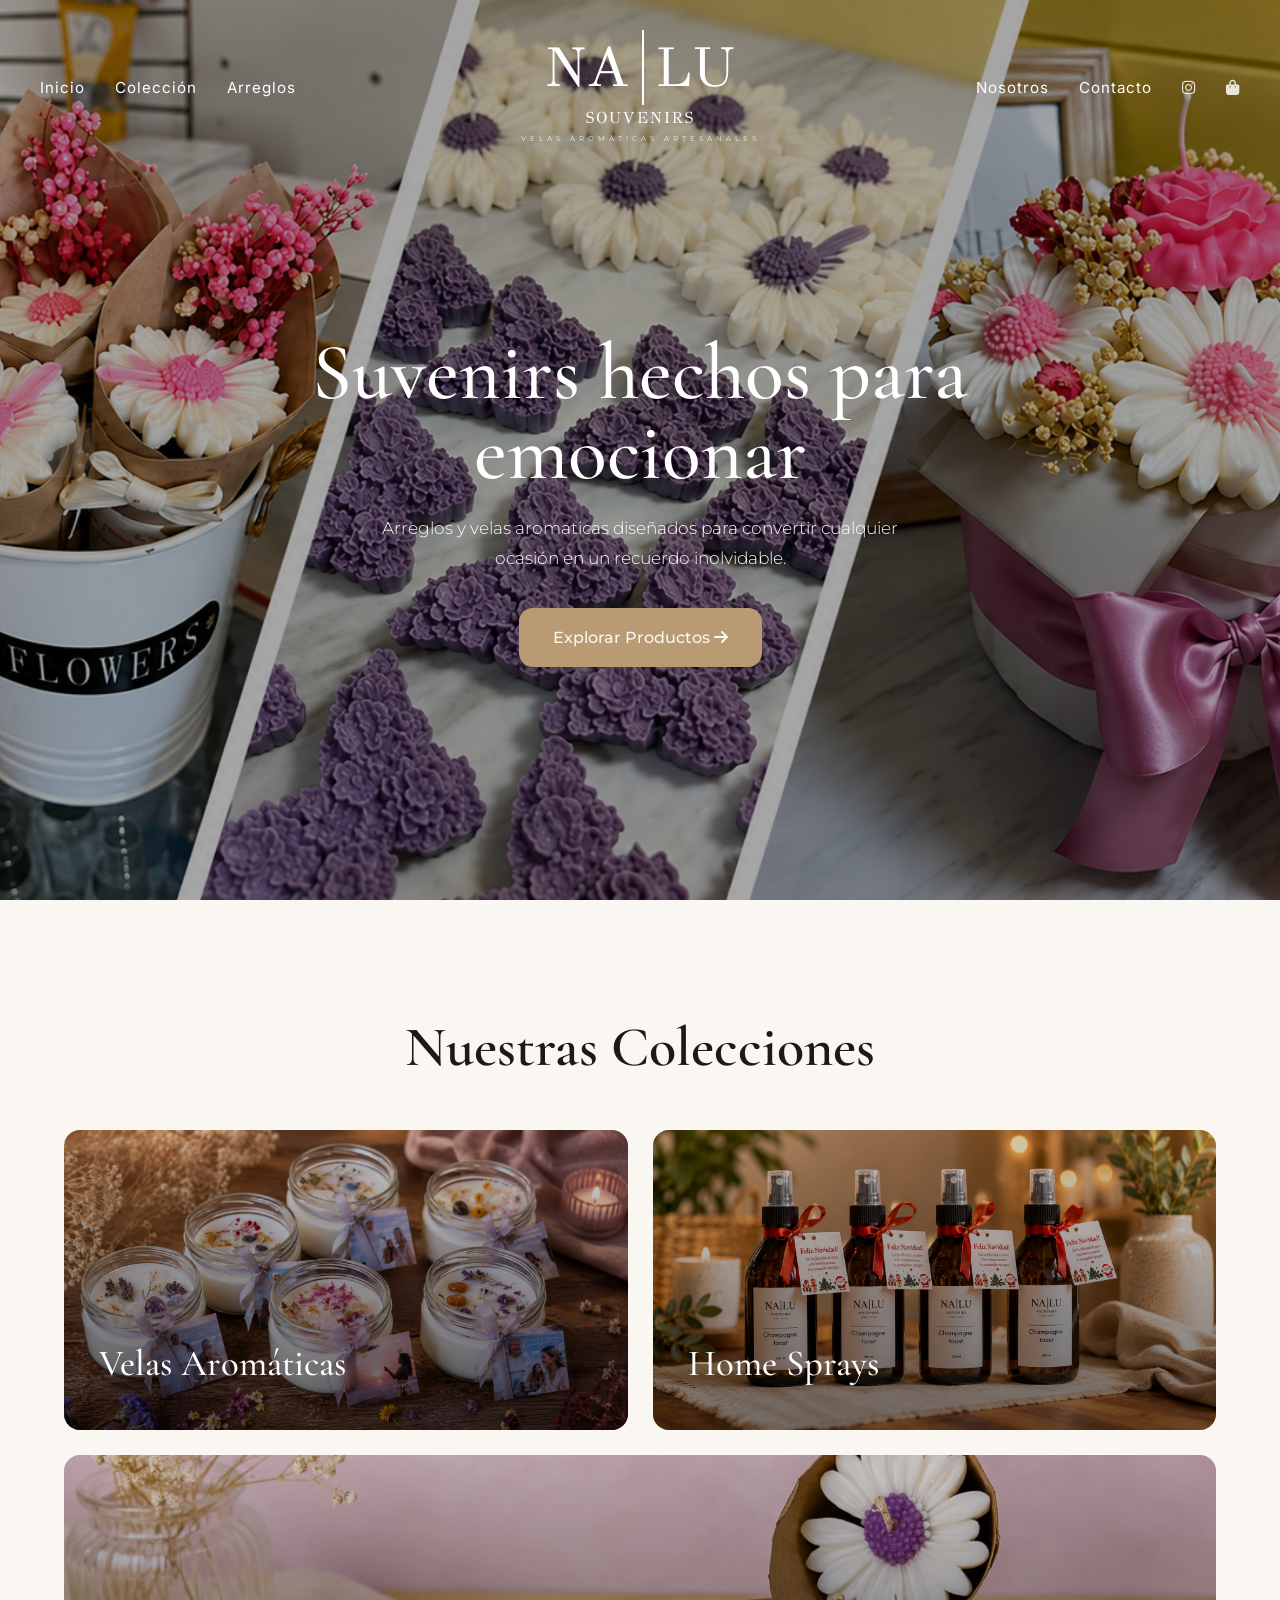
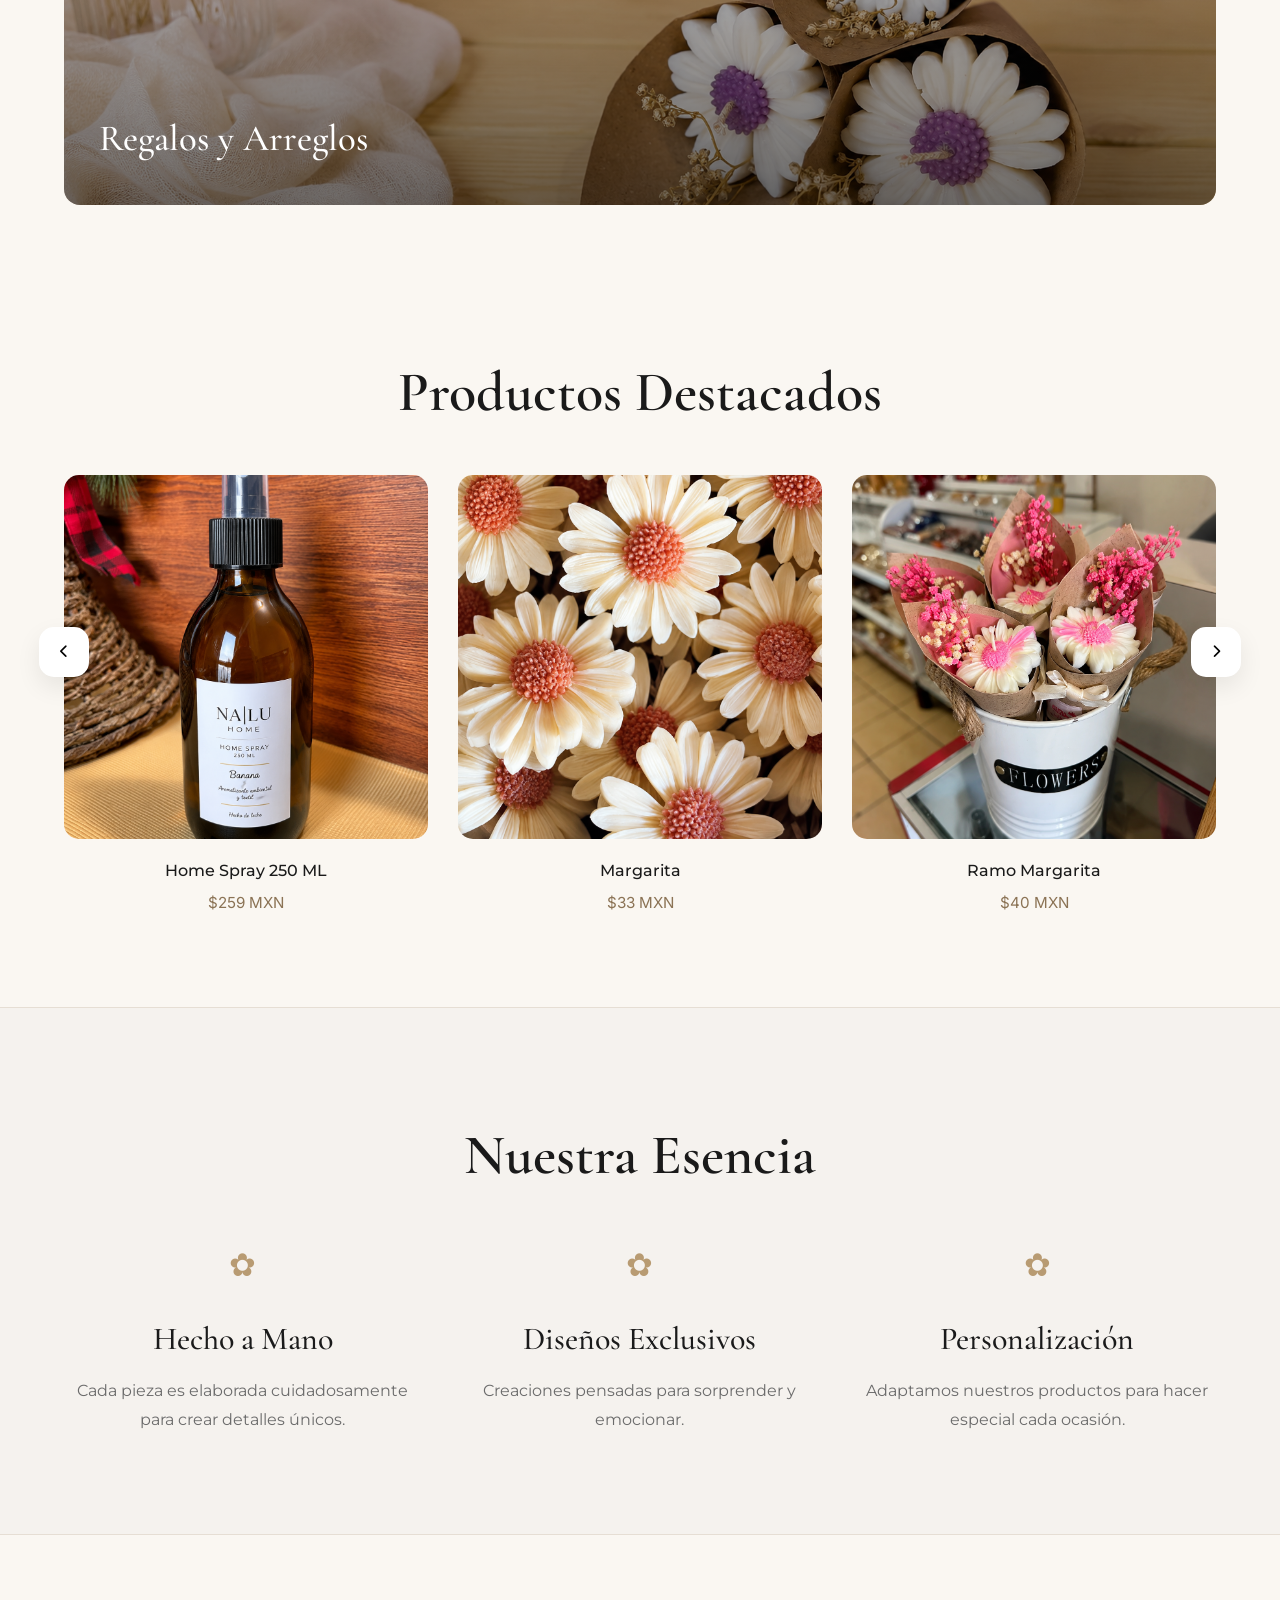
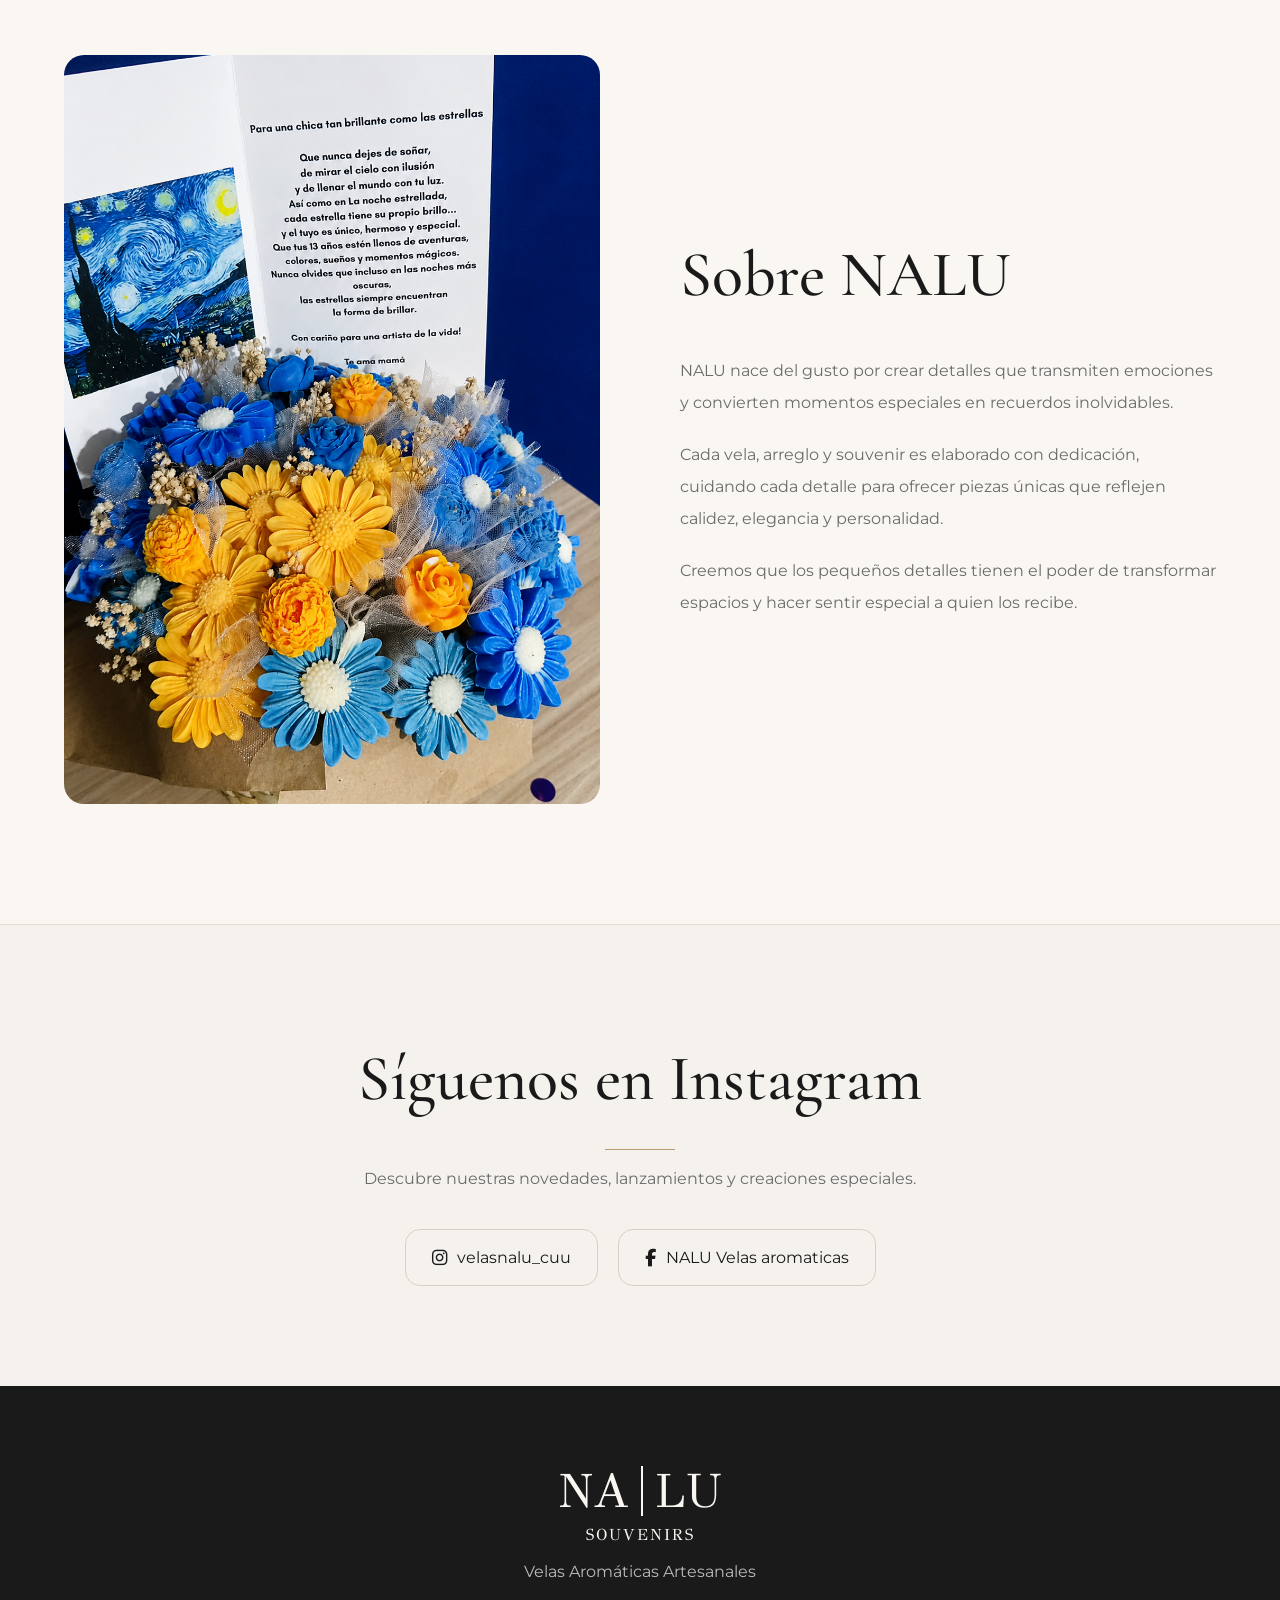
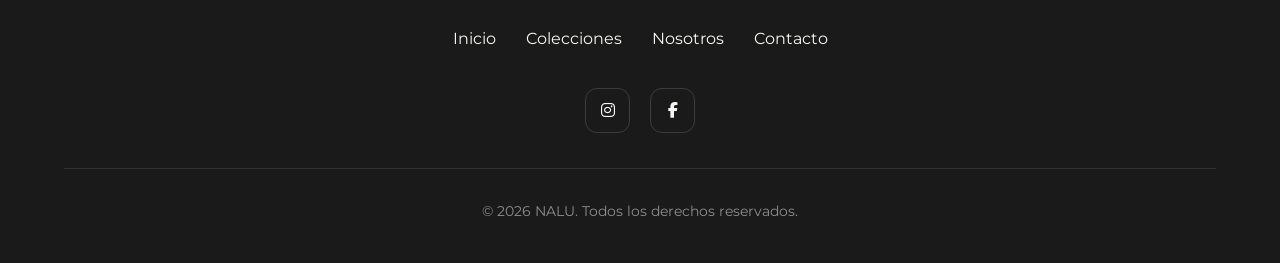
==== index.html @ cbccc2e8 "Add files via upload" ====
<!DOCTYPE html>
<html lang="es">
<head>
    <meta charset="UTF-8">
    <meta name="viewport" content="width=device-width, initial-scale=1.0">
    <title>NALU | Velas Aromáticas</title>
    
    <!-- Fuentes -->
    <link rel="preconnect" href="https://fonts.googleapis.com">
    <link rel="preconnect" href="https://fonts.gstatic.com" crossorigin>
    <link href="https://fonts.googleapis.com/css2?family=Playfair+Display:wght@400;500;600;700&family=Inter:wght@300;400;500;600&display=swap" rel="stylesheet">
    <link href="https://fonts.googleapis.com/css2?family=GFS+Didot&display=swap" rel="stylesheet">
    <link href="https://fonts.googleapis.com/css2?family=Montserrat:wght@300;400;500;600&display=swap" rel="stylesheet">
    <link href="https://fonts.googleapis.com/css2?family=Cormorant+Garamond:ital,wght@0,300..700;1,300..700&display=swap" rel="stylesheet">

    <link rel="stylesheet" href="css/style.css">

    <link rel="stylesheet" href="https://cdn.jsdelivr.net/npm/swiper@11/swiper-bundle.min.css">
    <link rel="stylesheet" href="https://cdnjs.cloudflare.com/ajax/libs/font-awesome/6.7.2/css/all.min.css">
    <link href="https://unpkg.com/aos@2.3.4/dist/aos.css" rel="stylesheet">
</head>
<body>

    <header class="hero-header">

        <div class="navbar">

            <div class="mobile-menu-btn">
                <i class="fa-solid fa-bars"></i>
            </div>

            <div class="mobile-overlay"></div>

            <div class="nav-left">
                <a href="#">Inicio</a>
                <a href="paginas/coleccion.html">Colección</a>
                <a href="paginas/productos.html">Arreglos</a>
            </div>

            <div class="logo">
                <a href="#">

                    <div class="logo-container">

                        <div class="logo-main">
                            <span class="na">NA</span>
                            <span class="divider"></span>
                            <span class="lu">LU</span>
                        </div>

                        <div class="logo-subtitle">
                            SOUVENIRS
                        </div>

                        <div class="logo-tagline">
                            VELAS AROMÁTICAS ARTESANALES
                        </div>

                    </div>

                </a>
            </div>

            <div class="nav-right">
                <a href="#nosotros">Nosotros</a>
                <a href="#contacto">Contacto</a>

                <a href="https://www.instagram.com/velasnalu_cuu/" target="_blank" class="icon">
                    <i class="fa-brands fa-instagram"></i>
                </a>

                <a href="paginas/carrito.html" class="icon">
                    <i class="fa-solid fa-bag-shopping"></i>
                </a>
            </div>

        </div>

    </header>

    <div class="mobile-menu">

        <a href="#">Inicio</a>
        <a href="paginas/coleccion.html">Colección</a>
        <a href="paginas/productos.html">Arreglos</a>
        <a href="#nosotros">Nosotros</a>
        <a href="#contacto">Contacto</a>

        <div class="mobile-menu-divider"></div>

        <a href="https://www.instagram.com/velasnalu_cuu/" target="_blank">
            <i class="fa-brands fa-instagram"></i>
            Instagram
        </a>

        <a href="paginas/carrito.html">
            <i class="fa-solid fa-bag-shopping"></i>
            Carrito
        </a>

    </div>

    <section class="hero">

        <div class="hero-slides">

            <div class="slide active">
                <img src="img/hero/hero-1.png" alt="">
            </div>

            <div class="slide">
                <img src="img/hero/hero-2.png" alt="">
            </div>

            <div class="slide">
                <img src="img/hero/hero-3.png" alt="">
            </div>

            <div class="slide">
                <img src="img/hero/hero-4.png" alt="">
            </div>

            <div class="slide">
                <img src="img/hero/hero-5.png" alt="">
            </div>

        </div>

        <div class="hero-overlay"></div>

        <button class="hero-btn prev-btn">
            <i class="fa-solid fa-chevron-left"></i>
        </button>

        <button class="hero-btn next-btn">
            <i class="fa-solid fa-chevron-right"></i>
        </button>

        <div class="hero-content">

            <h1 id="hero-title">
                Suvenirs hechos para emocionar
            </h1>

            <p id="hero-description">
                Arreglos y velas aromaticas diseñados para convertir cualquier ocasión en un recuerdo inolvidable.
            </p>

            <a href="#coleccion" class="btn-primary">
                Explorar Productos
                <i class="fa-solid fa-arrow-right"></i>
            </a>

        </div>

    </section>

    <!-- =======================
        CATEGORÍAS
    ======================== -->
    <section class="categories">

        <div class="section-heading">
            <h2>Nuestras Colecciones</h2>
        </div>

        <div class="categories-grid">

            <a href="#" class="category-card">

                <img src="img/categories/velas.png" alt="Velas">

                <div class="category-overlay">
                    <h3>Velas Aromáticas</h3>
                </div>

            </a>

            <a href="#" class="category-card">

                <img src="img/categories/aromas.png" alt="Aromas">

                <div class="category-overlay">
                    <h3>Home Sprays</h3>
                </div>

            </a>

            <a href="#" class="category-card large">

                <img src="img/categories/regalos.png" alt="Regalos">

                <div class="category-overlay">
                    <h3>Regalos y Arreglos</h3>
                </div>

            </a>

        </div>

    </section>

    <!-- =======================
         PRODUCTOS
    ======================== -->

    <section class="featured-products">

        <div class="section-heading">
            <h2>Productos Destacados</h2>
        </div>

        <div class="products-wrapper">

            <button class="products-btn prev-product">
                <i class="fa-solid fa-chevron-left"></i>
            </button>

            <div class="swiper products-slider">

                <div class="swiper-wrapper">

                    <a href="#" class="swiper-slide product-card">
                        <div class="product-image">
                            <img src="img/products/home-spray-250ml.png" alt="Home Spray 250 ML">
                        </div>

                        <div class="product-info">
                            <h3>Home Spray 250 ML</h3>
                            <span>$259 MXN</span>
                        </div>
                    </a>

                    <a href="#" class="swiper-slide product-card">
                        <div class="product-image">
                            <img src="img/products/margarita.png" alt="Margarita">
                        </div>

                        <div class="product-info">
                            <h3>Margarita</h3>
                            <span>$33 MXN</span>
                        </div>
                    </a>

                    <a href="#" class="swiper-slide product-card">
                        <div class="product-image">
                            <img src="img/products/ramo-margarita.png" alt="Ramo Margarita">
                        </div>

                        <div class="product-info">
                            <h3>Ramo Margarita</h3>
                            <span>$40 MXN</span>
                        </div>
                    </a>

                    <a href="#" class="swiper-slide product-card">
                        <div class="product-image">
                            <img src="img/products/canasta-floral.png" alt="Canasta Floral">
                        </div>

                        <div class="product-info">
                            <h3>Canasta Floral</h3>
                            <span>$375 MXN</span>
                        </div>
                    </a>

                    <a href="#" class="swiper-slide product-card">
                        <div class="product-image">
                            <img src="img/products/margarita.png" alt="Margarita">
                        </div>

                        <div class="product-info">
                            <h3>Margarita</h3>
                            <span>$33 MXN</span>
                        </div>
                    </a>

                    <a href="#" class="swiper-slide product-card">
                        <div class="product-image">
                            <img src="img/products/mini-mariposa.png" alt="Mini Mariposa">
                        </div>

                        <div class="product-info">
                            <h3>Mini Mariposa</h3>
                            <span>$20 MXN</span>
                        </div>
                    </a>

                    <a href="#" class="swiper-slide product-card">
                        <div class="product-image">
                            <img src="img/products/caja-floral-gr.png" alt="Caja Floral Grande">
                        </div>

                        <div class="product-info">
                            <h3>Caja Floral Grande</h3>
                            <span>$265 MXN</span>
                        </div>
                    </a>

                </div>

            </div>

            <button class="products-btn next-product">
                <i class="fa-solid fa-chevron-right"></i>
            </button>

        </div>

    </section>

    <!-- =======================
         BENEFICIOS
    ======================== -->
    <section class="benefits">

        <div class="section-heading">
            <h2>Nuestra Esencia</h2>
        </div>

        <div class="benefits-grid">

            <article class="benefit-card" data-aos="fade-up">

                <div class="benefit-icon">
                    ✿
                </div>

                <h3>Hecho a Mano</h3>

                <p>
                    Cada pieza es elaborada cuidadosamente para crear detalles únicos.
                </p>

            </article>

            <article class="benefit-card" data-aos="fade-up">

                <div class="benefit-icon">
                    ✿
                </div>

                <h3>Diseños Exclusivos</h3>

                <p>
                    Creaciones pensadas para sorprender y emocionar.
                </p>

            </article>

            <article class="benefit-card" data-aos="fade-up">

                <div class="benefit-icon">
                    ✿
                </div>

                <h3>Personalización</h3>

                <p>
                    Adaptamos nuestros productos para hacer especial cada ocasión.
                </p>

            </article>

        </div>

    </section>

    <!-- =======================
         SOBRE NALU
    ======================== -->
    <section class="about" id="nosotros">

        <div class="about-container">

            <div class="about-image" data-aos="fade-right">
                <img src="img/about/about-nalu.png" alt="Sobre NALU">
            </div>

            <div class="about-content" data-aos="fade-left">

                <h2>Sobre NALU</h2>

                <p>
                    NALU nace del gusto por crear detalles que transmiten emociones y convierten momentos especiales en recuerdos inolvidables.
                </p>

                <p>
                    Cada vela, arreglo y souvenir es elaborado con dedicación, cuidando cada detalle para ofrecer piezas únicas que reflejen calidez, elegancia y personalidad.
                </p>

                <p>
                    Creemos que los pequeños detalles tienen el poder de transformar espacios y hacer sentir especial a quien los recibe.
                </p>

            </div>

        </div>

    </section>

    <!-- =======================
         INSTAGRAM
    ======================== -->
    <section class="socials" id="contacto">

        <div class="socials-content">

            <h2>Síguenos en Instagram</h2>

            <p>
                Descubre nuestras novedades, lanzamientos y creaciones especiales.
            </p>

            <div class="socials-links">

                <a href="https://www.instagram.com/velasnalu_cuu/" target="_blank" class="social-btn">
                    <i class="fa-brands fa-instagram"></i>
                    velasnalu_cuu
                </a>

                <a href="https://www.facebook.com/profile.php?id=61572303993239" target="_blank" class="social-btn">
                    <i class="fa-brands fa-facebook-f"></i>
                    NALU Velas aromaticas
                </a>

            </div>

        </div>

    </section>

    <!-- =======================
         FOOTER
    ======================== -->
    <footer class="footer">

        <div class="footer-content">

            <div class="footer-brand">

                <div class="footer-logo">

                    <span class="na">NA</span>

                    <span class="divider"></span>

                    <span class="lu">LU</span>

                </div>

                <span class="footer-subtitle">
                    SOUVENIRS
                </span>

                <p>
                    Velas Aromáticas Artesanales
                </p>

            </div>

            <nav class="footer-nav">

                <a href="#">Inicio</a>
                <a href="paginas/coleccion.html">Colecciones</a>
                <a href="#nosotros">Nosotros</a>
                <a href="#contacto">Contacto</a>

            </nav>

            <div class="footer-socials">

                <a href="https://www.instagram.com/velasnalu_cuu/" target="_blank">
                    <i class="fa-brands fa-instagram"></i>
                </a>

                <a href="https://www.facebook.com/profile.php?id=61572303993239" target="_blank">
                    <i class="fa-brands fa-facebook-f"></i>
                </a>

            </div>

            <div class="footer-copy">

                © 2026 NALU. Todos los derechos reservados.

            </div>

        </div>

    </footer>

    <script src="https://unpkg.com/aos@2.3.4/dist/aos.js"></script>
    <script src="https://cdn.jsdelivr.net/npm/swiper@11/swiper-bundle.min.js"></script>
    <script src="js/script.js"></script>

</body>
</html>
---- css/style.css ----
/* ----- Paleta de Colores ----- */

:root {
    --bg: #FAF7F2;
    --bg-secondary: #F5F2EE;

    --white: #FFFFFF;

    --text: #1A1A1A;
    --text-light: #6B6B6B;

    --border: #E6DED4;

    --accent: #B89B72;
    --accent-hover: #A68A63;

    --radius: 16px;

    --transition: .3s ease;

    --shadow:
        0 8px 25px rgba(0,0,0,.05);

    --container: 1200px;
}

/* ----- Resets ----- */

*{
    margin:0;
    padding:0;
    box-sizing:border-box;
}

html{
    scroll-behavior:smooth;
        
    scrollbar-width:thin;
    scrollbar-color:#B89B72 #FAF7F2;
}

body{
    font-family:'Inter',sans-serif;
    background:var(--bg);
    color:var(--text);
    line-height:1.7;
}

img{
    width:100%;
    display:block;
}

a{
    text-decoration:none;
    color:inherit;
}

ul{
    list-style:none;
}

/* ----- Contenedor ----- */

.container{
    width:90%;
    max-width:var(--container);
    margin:auto;
}


/* ----- Tipografias ----- */

h1,h2,h3,h4{
    font-family:'Playfair Display',serif;
    font-weight:600;
}

h1{
    font-size:4rem;
    line-height:1.1;
}

h2{
    font-size:2.8rem;
}

h3{
    font-size:1.4rem;
}

/* ==========================================================================
   HEADER & NAVBAR
   ========================================================================== */

.hero-header {
    position: fixed;
    top: 0;
    left: 0;
    width: 100%;
    z-index: 1000;
}

/* Transición global para elementos del menú */
.hero-header,
.navbar,
.navbar a,
.nav-left,
.nav-right,
.logo .na,
.logo .lu,
.logo .divider,
.icon {
    transition: var(--transition);
}

.navbar {
    max-width: 1400px;
    margin: auto;
    padding: 30px 40px;
    display: flex;
    align-items: center;
    justify-content: space-between;
}

.nav-left,
.nav-right {
    display: flex;
    align-items: center;
    gap: 30px;
    flex: 1;
}

.nav-right {
    justify-content: flex-end;
}

/* ==========================
   MENU MOVIL
========================== */

.mobile-menu-btn{

    display:none;

    background:none;

    border:none;

    color:white;

    font-size:1.4rem;

    cursor:pointer;

    transition:.3s ease;
}

.mobile-menu-btn.active{
    color:#1A1A1A;
}

.mobile-menu{

    position:fixed;

    top:0;
    left:-100%;

    width:280px;
    height:100vh;

    background:#FAF7F2;

    z-index:2000;

    padding:120px 40px 40px;

    display:flex;
    flex-direction:column;

    gap:25px;

    transition:.4s ease;

    box-shadow:
    10px 0 30px rgba(0,0,0,.08);
}

.mobile-menu a{

    font-family:'Montserrat', sans-serif;

    font-size:1rem;

    color:#1A1A1A;

    transition:.3s ease;
}

.mobile-menu a:hover{

    color:#B89B72;
}

.mobile-menu-divider{

    height:1px;

    background:#E6DED4;

    margin:10px 0;
}

.mobile-menu.active{

    left:0;
}

body.menu-open{

    overflow:hidden;
}

.mobile-overlay{

    position:fixed;

    inset:0;

    background:rgba(0,0,0,.35);

    opacity:0;

    visibility:hidden;

    transition:.3s ease;

    z-index:998;
}

.mobile-overlay.active{

    opacity:1;

    visibility:visible;
}

/* ==========================
   RESPONSIVE
========================== */

@media(max-width:768px){

    .mobile-menu-btn{

        display:flex;

        align-items:center;
        justify-content:center;

        position:absolute;

        left:20px;

        top:50%;

        transform:translateY(-50%);

        width:45px;
        height:45px;

        z-index:1001;
    }

    .nav-left,
    .nav-right{

        display:none;
    }

    .navbar{

        justify-content:center;

        padding:15px 20px;

        position:relative;
    }

    .logo{

        margin:0;
    }

    .logo .na,
    .logo .lu{

        font-size:2.8rem;
    }

    .logo .divider{

        height:55px;
    }

    .hero-header.scrolled .logo .na,
    .hero-header.scrolled .logo .lu{

        font-size:2.3rem;
    }

    .hero-header.scrolled .divider{

        height:40px;
    }

    .hero-header.scrolled .mobile-menu-btn{

        color:#1A1A1A;
    }

}

/* --- Logo (NA | LU) --- */

.logo-container{
    display:flex;
    flex-direction:column;
    align-items:center;
}

.logo-main{
    display:flex;
    align-items:center;
    gap:12px;
}

.logo-subtitle{
    font-family:'GFS Didot', serif;
    font-size:1rem;
    letter-spacing:2px;
    margin-top:-1px;
    color:inherit;
}

.logo-tagline{
    font-family:'Montserrat', sans-serif;
    font-size:.45rem;
    font-weight:400;
    letter-spacing:4px;
    text-transform:uppercase;
    margin-top:2px;
    color:inherit;
    opacity:.85;
}

.logo {
    display: flex;
    justify-content: center;
    flex-shrink: 0;
    margin: 0 50px;
}

.logo a {
    display: flex;
    align-items: center;
    gap: 12px;
    color: white;
    text-decoration: none;
    font-family: 'GFS Didot', serif;
}

.logo .na,
.logo .lu {
    font-size: 3.5rem;
    font-weight: 400;
    letter-spacing: 1px;
    line-height: 1;
}

.logo .divider {
    width: 2px;
    height: 75px;
    background: white;
}

/* --- Enlaces e Iconos --- */
.navbar a {
    color: white;
    font-size: .95rem;
    letter-spacing: 1px;
    text-decoration: none;
}

.navbar a:hover {
    color: #D8C2A0;
}

.icon {
    font-size: 1.1rem;
    opacity: .85;
}

.icon:hover {
    opacity: 1;
    transform: translateY(-2px);
    color: var(--accent);
}

/* --- Estado del Menú al hacer Scroll --- */
.hero-header.scrolled {
    background: rgba(250, 247, 242, .92);
    backdrop-filter: blur(15px);
    -webkit-backdrop-filter: blur(15px);
    border-bottom: 1px solid #e6ded4;
    box-shadow: 0 5px 20px rgba(0,0,0,.05);
}

.hero-header.scrolled .navbar {
    padding: 12px 40px;
}

.hero-header.scrolled a {
    color: #1A1A1A;
    font-size: .9rem;
}

.hero-header.scrolled a:hover {
    color: var(--accent);
}

.hero-header.scrolled .nav-left,
.hero-header.scrolled .nav-right {
    gap: 20px;
}

.hero-header.scrolled .na,
.hero-header.scrolled .lu {
    font-size: 3.2rem;
    letter-spacing: 4px;
}

.hero-header.scrolled .logo-subtitle{
    font-size:.85rem;
}

.hero-header.scrolled .logo-tagline{
    font-size:.35rem;
    letter-spacing:3px;
}

.hero-header.scrolled .divider {
    height: 50px;
    background: #1A1A1A;
}

.hero-header.scrolled .icon {
    font-size: 1rem;
}

/* ==========================================================================
   HERO SECTION
   ========================================================================== */

.hero {
    position: relative;
    min-height: 100vh; /* Se mantiene en 100vh para ocupar toda la pantalla */
    display: flex;
    justify-content: center;
    align-items: center;
    text-align: center;
    overflow: hidden; /* Evita desbordamientos por culpa de las imágenes */
}

/* --- Contenedor del Slider --- */
.hero-slides {
    position: absolute;
    inset: 0;
    z-index: 0;
}

.hero-slides .slide {
    position: absolute;
    inset: 0;
    opacity: 0;
    transition: opacity 1s ease-in-out; /* Transición suave entre imágenes */
}

.hero-slides .slide.active {
    opacity: 1; /* Solo la imagen activa se muestra */
}

.hero-slides .slide img {
    width: 100%;
    height: 100%;
    object-fit: cover; /* Reemplaza al background-size: cover */
    object-position: center;
}

/* --- Capa Oscura (Overlay) --- */
.hero-overlay {
    position: absolute;
    inset: 0;
    background: rgba(0, 0, 0, .35);
    z-index: 1; /* Por encima de las imágenes, debajo del texto */
}

.hero-btn{
    position:absolute;
    top:50%;
    transform:translateY(-50%);
    width:55px;
    height:55px;
    border:none;
    border-radius:50%;
    background:rgba(255, 255, 255, 0.13);
    backdrop-filter:blur(10px);
    color:white;
    cursor:pointer;
    z-index:3;
    transition:.3s ease;
    opacity:.5;
}

.hero-btn:hover{
    background:rgba(255,255,255,.25);
    transform:translateY(-50%) scale(1.08);
    opacity:1;
}

.prev-btn{
    left:40px;
}

.next-btn{
    right:40px;
}

.hero-btn i{
    font-size:1rem;
}

/* --- Contenido del Hero (Textos) --- */

.hero-content{
    position:relative;
    z-index:2;

    max-width:700px;

    color:white;
    margin-top:100px;
}

.hero h1{
    font-family:'Cormorant Garamond', serif;
    font-size:5rem;
    font-weight:500;
    line-height:1;
    margin-bottom:20px;
}

.hero p{
    font-family:'Montserrat', sans-serif;
    font-size:1.05rem;
    font-weight:300;
    line-height:1.8;

    max-width:550px;

    margin:0 auto 35px;
}

.btn-primary{
    display: inline-block;
    background:#B89B72;
    color:#FAF7F2;

    padding:16px 34px;
    border-radius:14px;

    font-family:'Montserrat', sans-serif;
    font-weight:500;

    transition:.35s ease;
}

.btn-primary:hover{
    background:#A68A63;
    transform:translateY(-3px);
    box-shadow:0 12px 30px rgba(184,155,114,.3);
}

.btn-primary i{
    transition:.3s;
}

.btn-primary:hover i{
    transform:translateX(4px);
}

/* ----- Categorias ----- */

.categories{
    padding:100px 5% 50px;
    background:#FAF7F2;
}

.section-heading{
    text-align:center;
    max-width:700px;
    margin:0 auto 70px;
    margin-bottom:35px;
}

.section-heading h2{
    font-family:'Cormorant Garamond', serif;
    font-size:3.5rem;
    font-weight:600;
    margin:0;
}

.section-heading p{
    font-family:'Montserrat', sans-serif;
    color:#6B6B6B;
    line-height:1.8;
}

.categories-grid{
    max-width:1200px;
    margin:auto;
    display:grid;
    grid-template-columns:1fr 1fr;
    gap:25px;
}

.category-card{
    position:relative;
    overflow:hidden;
    border-radius:16px;
    height:300px;
}

.category-card.large{
    grid-column:1 / -1;
    height:350px;
}

.category-card img{
    width:100%;
    height:100%;
    object-fit:cover;
    transition:transform .8s ease;
}

.category-overlay{
    position:absolute;
    inset:0;
    background:
    linear-gradient(
        to top,
        rgba(0,0,0,.55),
        rgba(0,0,0,.15)
    );
    display:flex;
    align-items:flex-end;
    padding:35px;
}

.category-overlay h3{
    color:white;
    font-family:'Cormorant Garamond', serif;
    font-size:2.3rem;
    font-weight:500;
}

.category-card:hover img{
    transform:scale(1.08);
}

/* ----- Productos ----- */

.featured-products{
    padding:90px 5%;
}

.products-wrapper{
    position:relative;
    max-width:1300px;
    margin:auto;
}

.products-slider{
    overflow:hidden;
}

.product-image {
    aspect-ratio: 1 / 1;
    overflow: hidden;
    border-radius: 15px;
}

.product-image img {
    width: 100%;
    height: 100%;
    display: block;
    object-fit: cover;
    transition:.6s ease;
}

.product-card:hover img{
    transform:scale(1.06);
}

.product-info{
    margin-top:18px;
    text-align:center;
}

.product-info h3{
    font-family:'Montserrat', sans-serif;
    font-size:1rem;
    font-weight:500;
    margin-bottom:5px;
}

.product-info span{
    color:#8B7355;
    font-size:.95rem;
}

.products-btn{
    position:absolute;
    top:40%;
    transform:translateY(-50%);
    width:50px;
    height:50px;
    border:none;
    border-radius:15px;
    background:white;
    cursor:pointer;
    z-index:5;
    box-shadow:0 10px 25px rgba(0,0,0,.08);
    display: flex;
    align-items: center;
    justify-content: center;
    transition: var(--transition);
}

.products-btn:hover {
    background: var(--bg-secondary);
    color: var(--accent);
}

.prev-product{
    left:-25px;
}

.next-product{
    right:-25px;
}

/* ----- Beneficios ----- */

.benefits{
    padding:100px 5%;
    background:#F5F2EE;
    border-top:1px solid #E6DED4;
    border-bottom:1px solid #E6DED4;
}

.benefits-grid{
    max-width:1200px;
    margin:auto;
    display:grid;
    grid-template-columns:repeat(3,1fr);
    gap:40px;
}

.benefit-card{
    text-align:center;
}

.benefit-icon{
    font-size:2rem;
    color:#B89B72;
    margin-bottom:20px;
}

.benefit-card h3{
    font-family:'Cormorant Garamond', serif;
    font-size:2rem;
    font-weight:500;
    margin-bottom:10px;
}

.benefit-card p{
    font-family:'Montserrat', sans-serif;
    color:#6B6B6B;
    line-height:1.8;
}

/* ----- Sobre Nosotros ----- */

.about{
    padding:120px 5%;
}

.about-container{
    max-width:1200px;
    margin:auto;
    display:grid;
    grid-template-columns:1fr 1fr;
    gap:80px;
    align-items:center;
}

.about-image{
    overflow:hidden;
    border-radius:20px;
}

.about-image img{
    width:100%;
    display:block;
    object-fit:cover;
}

.about-content h2{
    font-family:'Cormorant Garamond', serif;
    font-size:4rem;
    font-weight:500;
    margin-bottom:25px;
}

.about-content p{
    font-family:'Montserrat', sans-serif;
    font-size:1rem;
    line-height:2;
    color:#6B6B6B;
    margin-bottom:20px;
}

/* ----- Siguenos ----- */

.socials{
    padding:100px 5%;
    background:#F5F2EE;
    border-top:1px solid #E6DED4;
    text-align:center;
}

.socials-content{
    max-width:650px;
    margin:auto;
}

.socials h2{
    font-family:'Cormorant Garamond', serif;
    font-size:4rem;
    font-weight:500;
    margin-bottom:15px;
}

.socials h2::after{
    content:"";
    display:block;
    width:70px;
    height:1px;
    background:#B89B72;
    margin:15px auto 0;
}

.socials p{
    font-family:'Montserrat', sans-serif;
    color:#6B6B6B;
    line-height:1.8;
    margin-bottom:35px;
}

.socials-links{
    display:flex;
    justify-content:center;
    gap:20px;
    flex-wrap:wrap;
}

.social-btn{
    display:flex;
    align-items:center;
    gap:10px;
    padding:14px 26px;
    border:1px solid #D9CFC1;
    border-radius:15px;
    text-decoration:none;
    color:#1A1A1A;
    font-family:'Montserrat', sans-serif;
    transition:.3s ease;
}

.social-btn:hover{
    background:#B89B72;
    border-color:#B89B72;
    color:white;
    transform:translateY(-3px);
}

.social-btn i{
    font-size:1.1rem;
}

/* ----- Footer ----- */

.footer{
    padding:80px 5% 40px;
    background:#1A1A1A;
    color:#FAF7F2;
}

.footer-content{
    max-width:1200px;
    margin:auto;
    text-align:center;
}

.footer-logo{
    display:flex;
    justify-content:center;
    align-items:center;
    gap:12px;
    margin-bottom:5px;
}

.footer-logo .na,
.footer-logo .lu{
    font-family:'GFS Didot', serif;
    font-size:3rem;
    line-height:1;
}

.footer-logo .divider{
    width:2px;
    height:50px;
    background:#FAF7F2;
}

.footer-subtitle{
    display:block;
    font-family:'GFS Didot', serif;
    letter-spacing:2px;
    margin-bottom:10px;
}

.footer-brand p{
    font-family:'Montserrat', sans-serif;
    color:rgba(255,255,255,.7);
    margin-bottom:40px;
}

.footer-nav{
    display:flex;
    justify-content:center;
    gap:30px;
    flex-wrap:wrap;
    margin-bottom:35px;
}

.footer-nav a{
    color:#FAF7F2;
    font-family:'Montserrat', sans-serif;
    transition:.3s ease;
}

.footer-nav a:hover{
    color:#B89B72;
}

.footer-socials{
    display:flex;
    justify-content:center;
    gap:20px;
    margin-bottom:35px;
}

.footer-socials a{
    width:45px;
    height:45px;
    display:flex;
    justify-content:center;
    align-items:center;
    border:1px solid rgba(255,255,255,.15);
    border-radius:12px;
    color:#FAF7F2;
    transition:.3s ease;
}

.footer-socials a:hover{
    background:#B89B72;
    border-color:#B89B72;
}

.footer-copy{
    padding-top:30px;
    border-top:1px solid rgba(255,255,255,.1);
    font-family:'Montserrat', sans-serif;
    font-size:.9rem;
    color:rgba(255,255,255,.5);
}

/* ==========================================================================
   VERSION RESPONSIVA COMPLETAMENTE AJUSTADA
   ========================================================================== */

@media(max-width:1024px){
    .navbar {
        padding: 20px;
    }
    .logo {
        margin: 0 20px;
    }
    .hero h1 {
        font-size: 4rem;
    }
    .about-container {
        gap: 40px;
    }
}

@media(max-width:992px){
    h1{
        font-size:3.5rem;
    }
    h2{
        font-size: 2.4rem;
    }
    .about-container{
        grid-template-columns: 1fr;
        gap:40px;
    }
    .about-content{
        text-align:center;
    }
    .about-content h2 {
        font-size: 3.2rem;
    }
    .categories-grid{
        grid-template-columns: repeat(2,1fr);
    }
}

@media(max-width:768px){
    /* Ajustes Navbar Móvil */
    .navbar{
        flex-direction: column;
        gap: 15px;
        padding: 15px;
    }
    
    .nav-left, .nav-right {
        justify-content: center;
        gap: 20px;
        width: 100%;
    }

    .logo {
        margin: 5px 0;
        order: -1; /* El logo se mantiene arriba con estilo */
    }

    .logo .na, .logo .lu {
        font-size: 2.8rem;
    }

    .logo .divider {
        height: 55px;
    }

    /* Modificación en Scroll para celular */
    .hero-header.scrolled .navbar {
        padding: 10px 15px;
    }
    
    .hero-header.scrolled .logo .na,
    .hero-header.scrolled .logo .lu {
        font-size: 2.3rem;
    }
    .hero-header.scrolled .divider {
        height: 40px;
    }

    /* Secciones Globales */
    .hero h1{
        font-size:2.8rem;
    }
    .hero p {
        font-size: 0.95rem;
        padding: 0 15px;
    }

    .section-heading h2{
        font-size:2.6rem;
    }

    .categories-grid{
        grid-template-columns:1fr;
        gap: 15px;
    }
    
    .category-card.large {
        height: 300px;
    }

    .products-btn {
        display: none; /* En móviles Swiper se controla de forma táctil (swipe) */
    }

    .benefits-grid{
        grid-template-columns: 1fr;
        gap: 40px;
    }

    .socials h2 {
        font-size: 2.8rem;
    }
}

@media (max-width: 480px) {
    .navbar a {
        font-size: 0.85rem;
    }
    .nav-left, .nav-right {
        gap: 12px;
    }
    .hero h1 {
        font-size: 2.3rem;
    }
    .section-heading h2 {
        font-size: 2.2rem;
    }
    .about-content h2 {
        font-size: 2.5rem;
    }
    .socials h2 {
        font-size: 2.3rem;
    }
    .footer-nav {
        gap: 15px;
    }
}

/* ----- Scrollbar ----- */

::-webkit-scrollbar{
    width:8px;
}

::-webkit-scrollbar-track{
    background:#FAF7F2;
}

::-webkit-scrollbar-thumb{
    background:#B89B72;
    border-radius:20px;
}

::-webkit-scrollbar-thumb:hover{
    background:#A68A63;
}
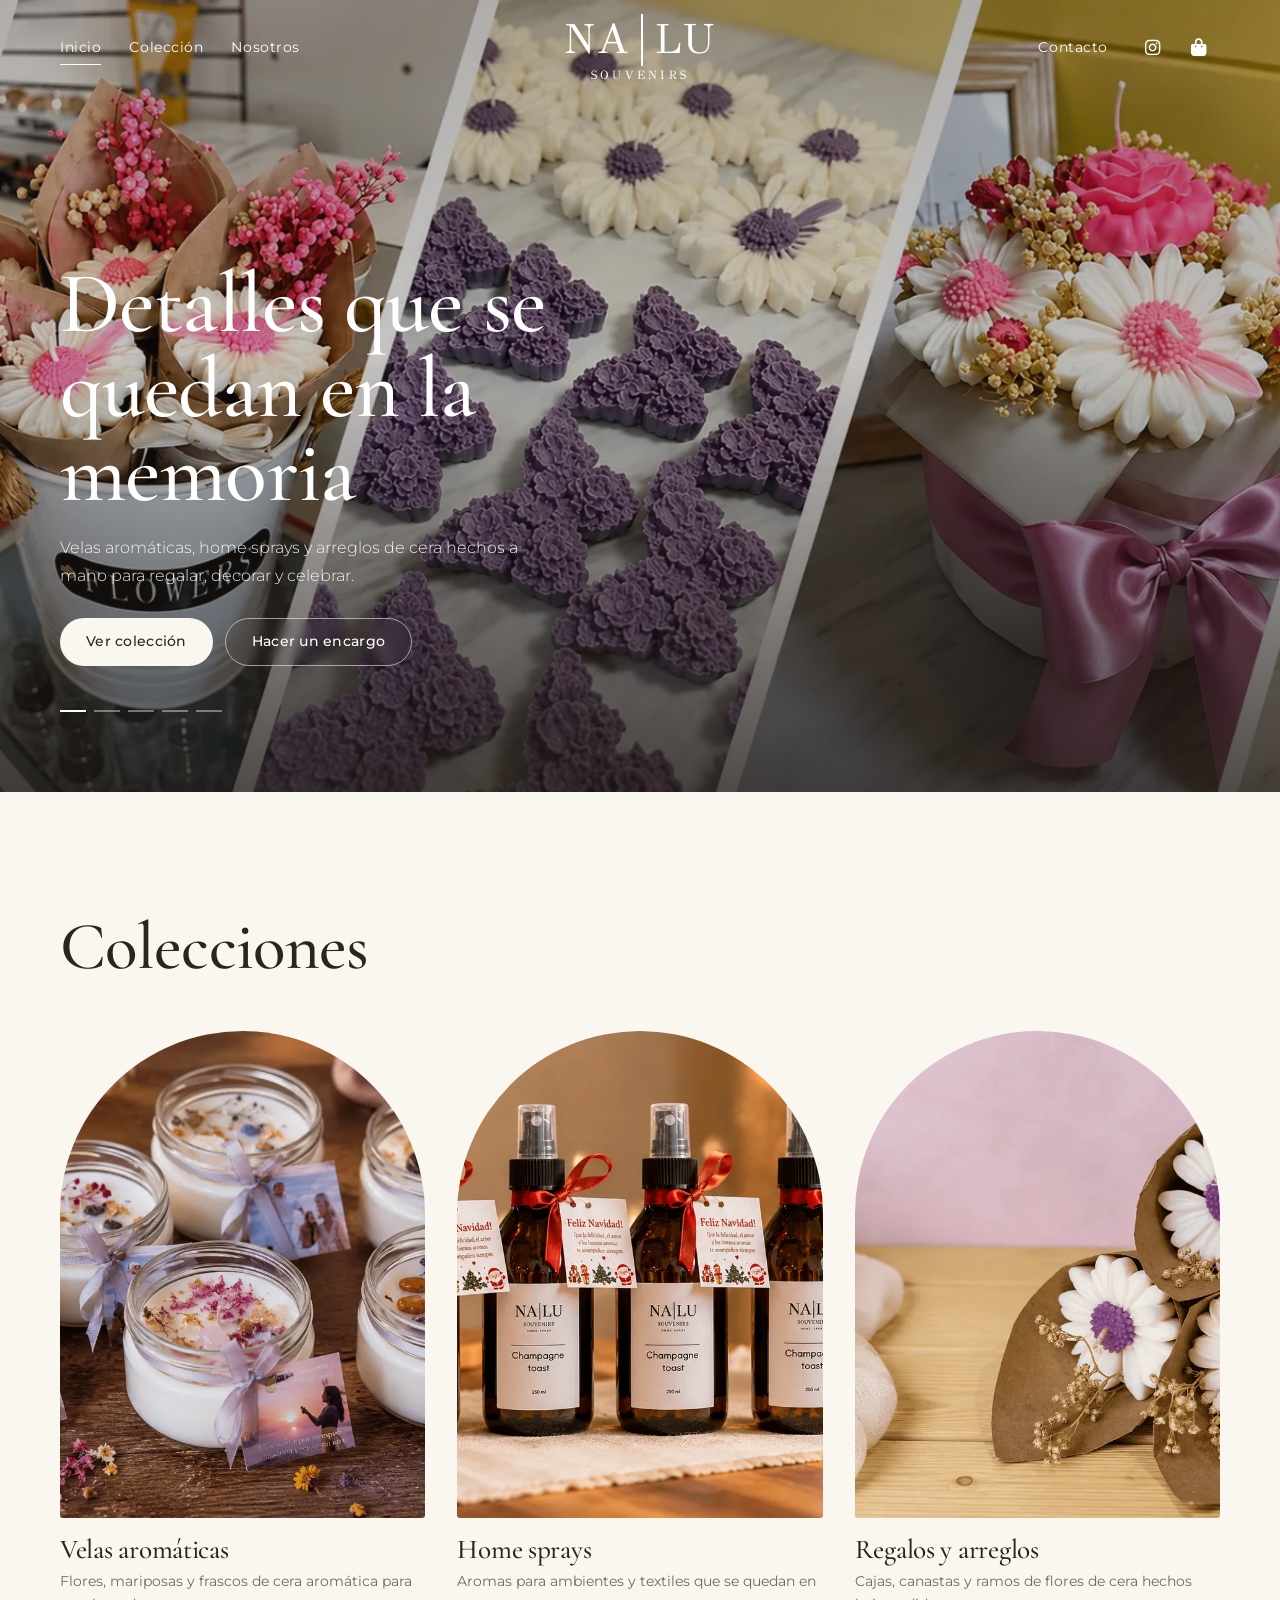
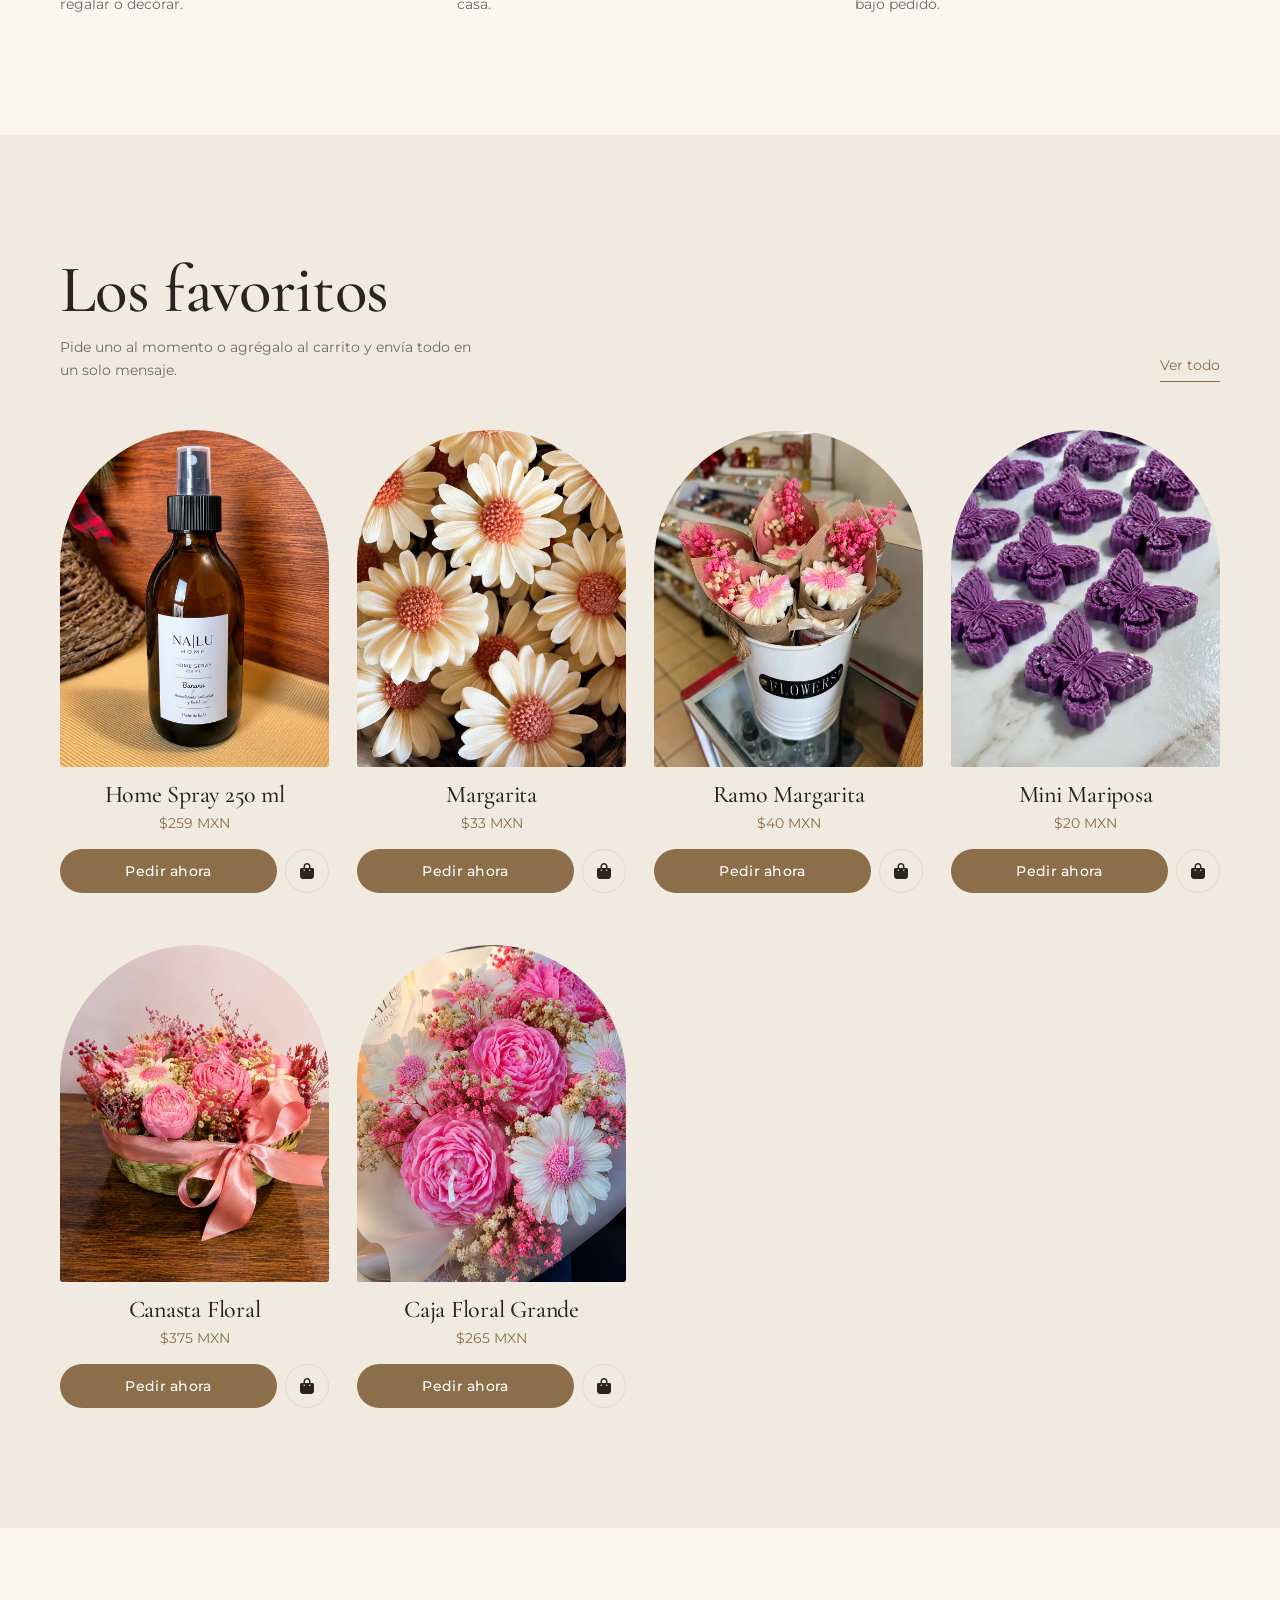
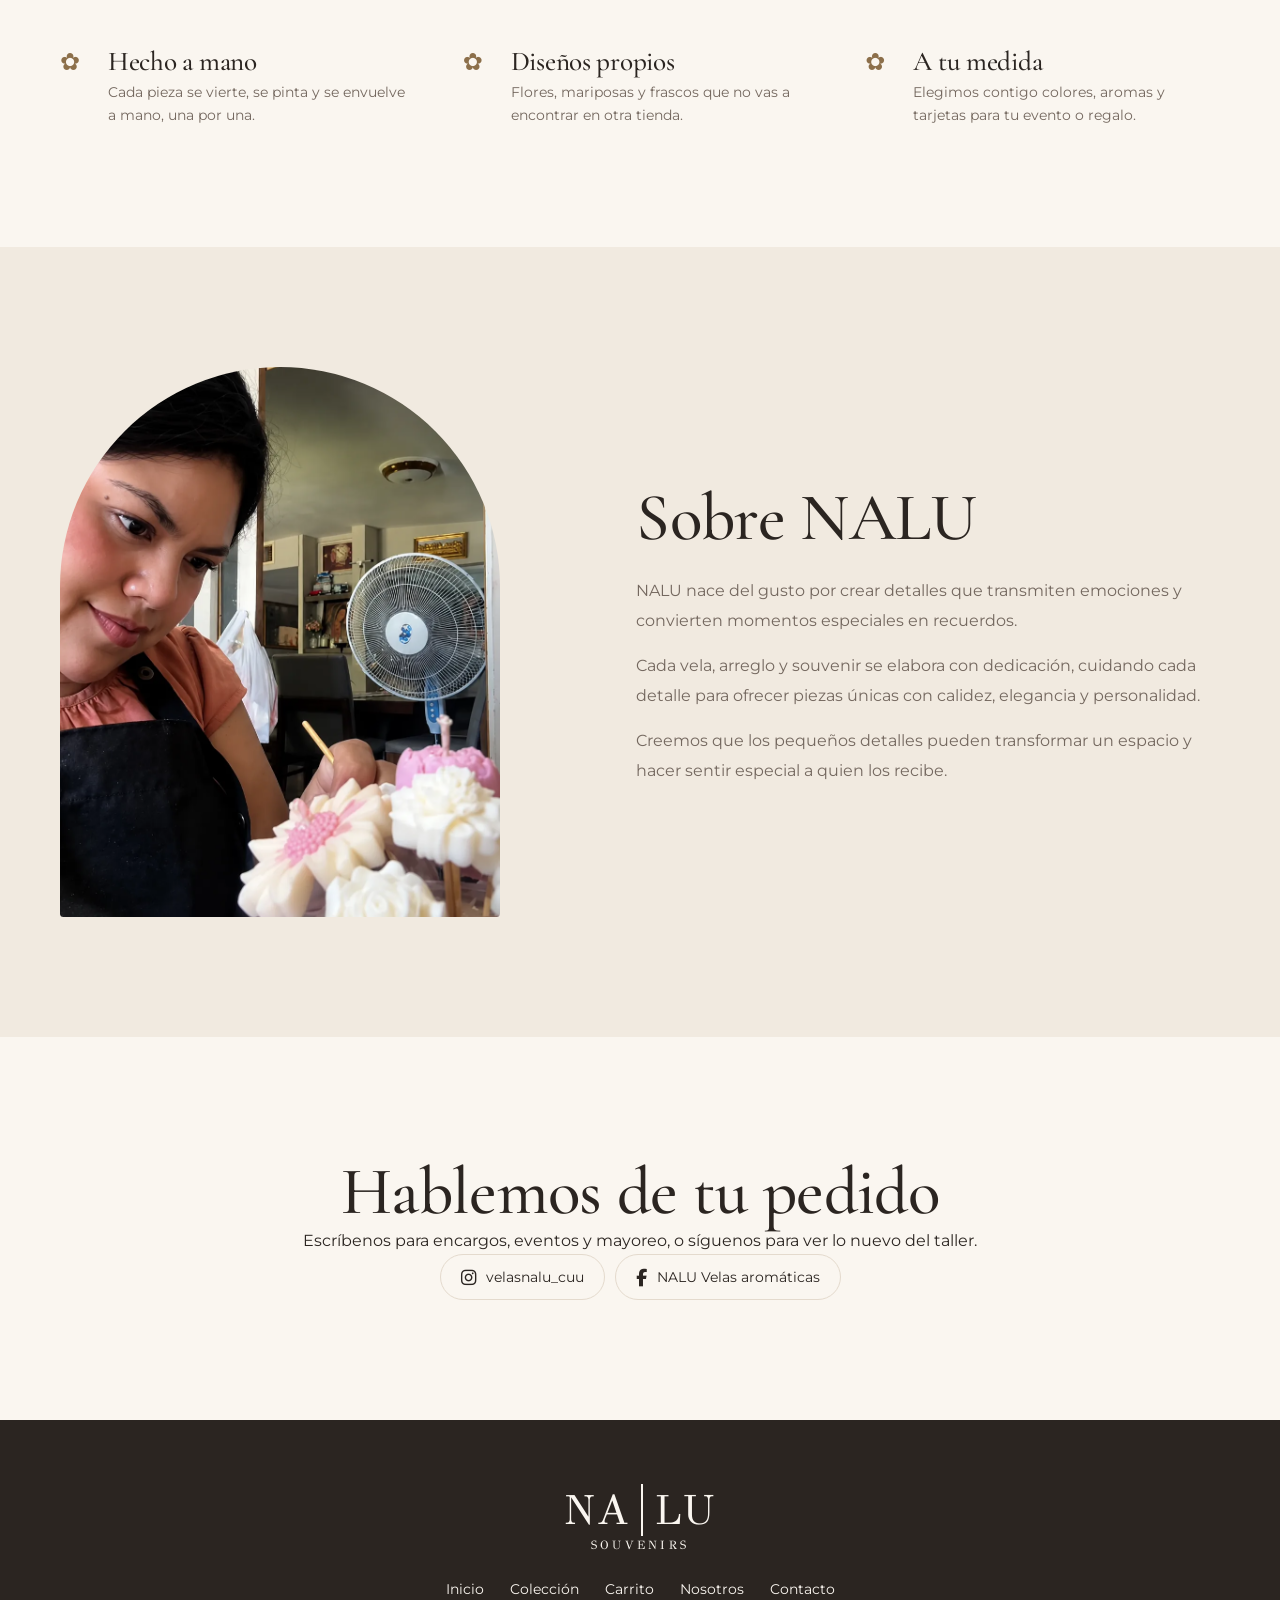
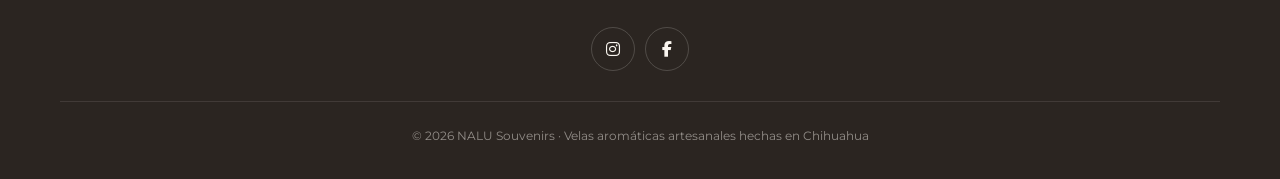
==== commit 3623da63: "Add files via upload" ====
--- a/index.html
+++ b/index.html
@@ -1,498 +1,184 @@
-<!DOCTYPE html>
-<html lang="es">
-<head>
-    <meta charset="UTF-8">
-    <meta name="viewport" content="width=device-width, initial-scale=1.0">
-    <title>NALU | Velas Aromáticas</title>
-    
-    <!-- Fuentes -->
-    <link rel="preconnect" href="https://fonts.googleapis.com">
-    <link rel="preconnect" href="https://fonts.gstatic.com" crossorigin>
-    <link href="https://fonts.googleapis.com/css2?family=Playfair+Display:wght@400;500;600;700&family=Inter:wght@300;400;500;600&display=swap" rel="stylesheet">
-    <link href="https://fonts.googleapis.com/css2?family=GFS+Didot&display=swap" rel="stylesheet">
-    <link href="https://fonts.googleapis.com/css2?family=Montserrat:wght@300;400;500;600&display=swap" rel="stylesheet">
-    <link href="https://fonts.googleapis.com/css2?family=Cormorant+Garamond:ital,wght@0,300..700;1,300..700&display=swap" rel="stylesheet">
-
-    <link rel="stylesheet" href="css/style.css">
-
-    <link rel="stylesheet" href="https://cdn.jsdelivr.net/npm/swiper@11/swiper-bundle.min.css">
-    <link rel="stylesheet" href="https://cdnjs.cloudflare.com/ajax/libs/font-awesome/6.7.2/css/all.min.css">
-    <link href="https://unpkg.com/aos@2.3.4/dist/aos.css" rel="stylesheet">
-</head>
-<body>
-
-    <header class="hero-header">
-
-        <div class="navbar">
-
-            <div class="mobile-menu-btn">
-                <i class="fa-solid fa-bars"></i>
-            </div>
-
-            <div class="mobile-overlay"></div>
-
-            <div class="nav-left">
-                <a href="#">Inicio</a>
-                <a href="paginas/coleccion.html">Colección</a>
-                <a href="paginas/productos.html">Arreglos</a>
-            </div>
-
-            <div class="logo">
-                <a href="#">
-
-                    <div class="logo-container">
-
-                        <div class="logo-main">
-                            <span class="na">NA</span>
-                            <span class="divider"></span>
-                            <span class="lu">LU</span>
-                        </div>
-
-                        <div class="logo-subtitle">
-                            SOUVENIRS
-                        </div>
-
-                        <div class="logo-tagline">
-                            VELAS AROMÁTICAS ARTESANALES
-                        </div>
-
-                    </div>
-
-                </a>
-            </div>
-
-            <div class="nav-right">
-                <a href="#nosotros">Nosotros</a>
-                <a href="#contacto">Contacto</a>
-
-                <a href="https://www.instagram.com/velasnalu_cuu/" target="_blank" class="icon">
-                    <i class="fa-brands fa-instagram"></i>
-                </a>
-
-                <a href="paginas/carrito.html" class="icon">
-                    <i class="fa-solid fa-bag-shopping"></i>
-                </a>
-            </div>
-
-        </div>
-
-    </header>
-
-    <div class="mobile-menu">
-
-        <a href="#">Inicio</a>
-        <a href="paginas/coleccion.html">Colección</a>
-        <a href="paginas/productos.html">Arreglos</a>
-        <a href="#nosotros">Nosotros</a>
-        <a href="#contacto">Contacto</a>
-
-        <div class="mobile-menu-divider"></div>
-
-        <a href="https://www.instagram.com/velasnalu_cuu/" target="_blank">
-            <i class="fa-brands fa-instagram"></i>
-            Instagram
-        </a>
-
-        <a href="paginas/carrito.html">
-            <i class="fa-solid fa-bag-shopping"></i>
-            Carrito
-        </a>
-
-    </div>
-
-    <section class="hero">
-
-        <div class="hero-slides">
-
-            <div class="slide active">
-                <img src="img/hero/hero-1.png" alt="">
-            </div>
-
-            <div class="slide">
-                <img src="img/hero/hero-2.png" alt="">
-            </div>
-
-            <div class="slide">
-                <img src="img/hero/hero-3.png" alt="">
-            </div>
-
-            <div class="slide">
-                <img src="img/hero/hero-4.png" alt="">
-            </div>
-
-            <div class="slide">
-                <img src="img/hero/hero-5.png" alt="">
-            </div>
-
-        </div>
-
-        <div class="hero-overlay"></div>
-
-        <button class="hero-btn prev-btn">
-            <i class="fa-solid fa-chevron-left"></i>
-        </button>
-
-        <button class="hero-btn next-btn">
-            <i class="fa-solid fa-chevron-right"></i>
-        </button>
-
-        <div class="hero-content">
-
-            <h1 id="hero-title">
-                Suvenirs hechos para emocionar
-            </h1>
-
-            <p id="hero-description">
-                Arreglos y velas aromaticas diseñados para convertir cualquier ocasión en un recuerdo inolvidable.
-            </p>
-
-            <a href="#coleccion" class="btn-primary">
-                Explorar Productos
-                <i class="fa-solid fa-arrow-right"></i>
-            </a>
-
-        </div>
-
-    </section>
-
-    <!-- =======================
-        CATEGORÍAS
-    ======================== -->
-    <section class="categories">
-
-        <div class="section-heading">
-            <h2>Nuestras Colecciones</h2>
-        </div>
-
-        <div class="categories-grid">
-
-            <a href="#" class="category-card">
-
-                <img src="img/categories/velas.png" alt="Velas">
-
-                <div class="category-overlay">
-                    <h3>Velas Aromáticas</h3>
-                </div>
-
-            </a>
-
-            <a href="#" class="category-card">
-
-                <img src="img/categories/aromas.png" alt="Aromas">
-
-                <div class="category-overlay">
-                    <h3>Home Sprays</h3>
-                </div>
-
-            </a>
-
-            <a href="#" class="category-card large">
-
-                <img src="img/categories/regalos.png" alt="Regalos">
-
-                <div class="category-overlay">
-                    <h3>Regalos y Arreglos</h3>
-                </div>
-
-            </a>
-
-        </div>
-
-    </section>
-
-    <!-- =======================
-         PRODUCTOS
-    ======================== -->
-
-    <section class="featured-products">
-
-        <div class="section-heading">
-            <h2>Productos Destacados</h2>
-        </div>
-
-        <div class="products-wrapper">
-
-            <button class="products-btn prev-product">
-                <i class="fa-solid fa-chevron-left"></i>
-            </button>
-
-            <div class="swiper products-slider">
-
-                <div class="swiper-wrapper">
-
-                    <a href="#" class="swiper-slide product-card">
-                        <div class="product-image">
-                            <img src="img/products/home-spray-250ml.png" alt="Home Spray 250 ML">
-                        </div>
-
-                        <div class="product-info">
-                            <h3>Home Spray 250 ML</h3>
-                            <span>$259 MXN</span>
-                        </div>
-                    </a>
-
-                    <a href="#" class="swiper-slide product-card">
-                        <div class="product-image">
-                            <img src="img/products/margarita.png" alt="Margarita">
-                        </div>
-
-                        <div class="product-info">
-                            <h3>Margarita</h3>
-                            <span>$33 MXN</span>
-                        </div>
-                    </a>
-
-                    <a href="#" class="swiper-slide product-card">
-                        <div class="product-image">
-                            <img src="img/products/ramo-margarita.png" alt="Ramo Margarita">
-                        </div>
-
-                        <div class="product-info">
-                            <h3>Ramo Margarita</h3>
-                            <span>$40 MXN</span>
-                        </div>
-                    </a>
-
-                    <a href="#" class="swiper-slide product-card">
-                        <div class="product-image">
-                            <img src="img/products/canasta-floral.png" alt="Canasta Floral">
-                        </div>
-
-                        <div class="product-info">
-                            <h3>Canasta Floral</h3>
-                            <span>$375 MXN</span>
-                        </div>
-                    </a>
-
-                    <a href="#" class="swiper-slide product-card">
-                        <div class="product-image">
-                            <img src="img/products/margarita.png" alt="Margarita">
-                        </div>
-
-                        <div class="product-info">
-                            <h3>Margarita</h3>
-                            <span>$33 MXN</span>
-                        </div>
-                    </a>
-
-                    <a href="#" class="swiper-slide product-card">
-                        <div class="product-image">
-                            <img src="img/products/mini-mariposa.png" alt="Mini Mariposa">
-                        </div>
-
-                        <div class="product-info">
-                            <h3>Mini Mariposa</h3>
-                            <span>$20 MXN</span>
-                        </div>
-                    </a>
-
-                    <a href="#" class="swiper-slide product-card">
-                        <div class="product-image">
-                            <img src="img/products/caja-floral-gr.png" alt="Caja Floral Grande">
-                        </div>
-
-                        <div class="product-info">
-                            <h3>Caja Floral Grande</h3>
-                            <span>$265 MXN</span>
-                        </div>
-                    </a>
-
-                </div>
-
-            </div>
-
-            <button class="products-btn next-product">
-                <i class="fa-solid fa-chevron-right"></i>
-            </button>
-
-        </div>
-
-    </section>
-
-    <!-- =======================
-         BENEFICIOS
-    ======================== -->
-    <section class="benefits">
-
-        <div class="section-heading">
-            <h2>Nuestra Esencia</h2>
-        </div>
-
-        <div class="benefits-grid">
-
-            <article class="benefit-card" data-aos="fade-up">
-
-                <div class="benefit-icon">
-                    ✿
-                </div>
-
-                <h3>Hecho a Mano</h3>
-
-                <p>
-                    Cada pieza es elaborada cuidadosamente para crear detalles únicos.
-                </p>
-
-            </article>
-
-            <article class="benefit-card" data-aos="fade-up">
-
-                <div class="benefit-icon">
-                    ✿
-                </div>
-
-                <h3>Diseños Exclusivos</h3>
-
-                <p>
-                    Creaciones pensadas para sorprender y emocionar.
-                </p>
-
-            </article>
-
-            <article class="benefit-card" data-aos="fade-up">
-
-                <div class="benefit-icon">
-                    ✿
-                </div>
-
-                <h3>Personalización</h3>
-
-                <p>
-                    Adaptamos nuestros productos para hacer especial cada ocasión.
-                </p>
-
-            </article>
-
-        </div>
-
-    </section>
-
-    <!-- =======================
-         SOBRE NALU
-    ======================== -->
-    <section class="about" id="nosotros">
-
-        <div class="about-container">
-
-            <div class="about-image" data-aos="fade-right">
-                <img src="img/about/about-nalu.png" alt="Sobre NALU">
-            </div>
-
-            <div class="about-content" data-aos="fade-left">
-
-                <h2>Sobre NALU</h2>
-
-                <p>
-                    NALU nace del gusto por crear detalles que transmiten emociones y convierten momentos especiales en recuerdos inolvidables.
-                </p>
-
-                <p>
-                    Cada vela, arreglo y souvenir es elaborado con dedicación, cuidando cada detalle para ofrecer piezas únicas que reflejen calidez, elegancia y personalidad.
-                </p>
-
-                <p>
-                    Creemos que los pequeños detalles tienen el poder de transformar espacios y hacer sentir especial a quien los recibe.
-                </p>
-
-            </div>
-
-        </div>
-
-    </section>
-
-    <!-- =======================
-         INSTAGRAM
-    ======================== -->
-    <section class="socials" id="contacto">
-
-        <div class="socials-content">
-
-            <h2>Síguenos en Instagram</h2>
-
-            <p>
-                Descubre nuestras novedades, lanzamientos y creaciones especiales.
-            </p>
-
-            <div class="socials-links">
-
-                <a href="https://www.instagram.com/velasnalu_cuu/" target="_blank" class="social-btn">
-                    <i class="fa-brands fa-instagram"></i>
-                    velasnalu_cuu
-                </a>
-
-                <a href="https://www.facebook.com/profile.php?id=61572303993239" target="_blank" class="social-btn">
-                    <i class="fa-brands fa-facebook-f"></i>
-                    NALU Velas aromaticas
-                </a>
-
-            </div>
-
-        </div>
-
-    </section>
-
-    <!-- =======================
-         FOOTER
-    ======================== -->
-    <footer class="footer">
-
-        <div class="footer-content">
-
-            <div class="footer-brand">
-
-                <div class="footer-logo">
-
-                    <span class="na">NA</span>
-
-                    <span class="divider"></span>
-
-                    <span class="lu">LU</span>
-
-                </div>
-
-                <span class="footer-subtitle">
-                    SOUVENIRS
-                </span>
-
-                <p>
-                    Velas Aromáticas Artesanales
-                </p>
-
-            </div>
-
-            <nav class="footer-nav">
-
-                <a href="#">Inicio</a>
-                <a href="paginas/coleccion.html">Colecciones</a>
-                <a href="#nosotros">Nosotros</a>
-                <a href="#contacto">Contacto</a>
-
-            </nav>
-
-            <div class="footer-socials">
-
-                <a href="https://www.instagram.com/velasnalu_cuu/" target="_blank">
-                    <i class="fa-brands fa-instagram"></i>
-                </a>
-
-                <a href="https://www.facebook.com/profile.php?id=61572303993239" target="_blank">
-                    <i class="fa-brands fa-facebook-f"></i>
-                </a>
-
-            </div>
-
-            <div class="footer-copy">
-
-                © 2026 NALU. Todos los derechos reservados.
-
-            </div>
-
-        </div>
-
-    </footer>
-
-    <script src="https://unpkg.com/aos@2.3.4/dist/aos.js"></script>
-    <script src="https://cdn.jsdelivr.net/npm/swiper@11/swiper-bundle.min.js"></script>
-    <script src="js/script.js"></script>
-
-</body>
-</html>+<!DOCTYPE html>
+<html lang="es">
+<head>
+    <meta charset="UTF-8">
+    <meta name="viewport" content="width=device-width, initial-scale=1.0, viewport-fit=cover">
+    <title>NALU | Velas aromáticas artesanales</title>
+    <meta name="description" content="Velas aromáticas, home sprays y arreglos florales de cera hechos a mano. Pide por WhatsApp.">
+    <meta name="theme-color" content="#FAF6F0">
+
+    <link rel="preconnect" href="https://fonts.googleapis.com">
+    <link rel="preconnect" href="https://fonts.gstatic.com" crossorigin>
+    <link href="https://fonts.googleapis.com/css2?family=Cormorant+Garamond:wght@500;600&family=GFS+Didot&family=Montserrat:wght@300;400;500;600&display=swap" rel="stylesheet">
+    <link rel="stylesheet" href="https://cdnjs.cloudflare.com/ajax/libs/font-awesome/6.7.2/css/all.min.css">
+
+    <link rel="stylesheet" href="css/nalu.css">
+</head>
+<body data-base="" data-portada>
+
+    <header class="encabezado">
+        <div class="container encabezado-inner">
+
+            <div class="encabezado-izq">
+                <button class="icono-btn btn-menu" aria-label="Abrir menú" aria-expanded="false">
+                    <i class="fa-solid fa-bars-staggered"></i>
+                </button>
+                <nav class="nav" aria-label="Principal">
+                    <a href="index.html" aria-current="page">Inicio</a>
+                    <a href="paginas/coleccion.html">Colección</a>
+                    <a href="index.html#nosotros">Nosotros</a>
+                </nav>
+            </div>
+
+            <a href="index.html" class="logo" aria-label="NALU Souvenirs, inicio">
+                <span class="logo-marca">NA<i></i>LU</span>
+                <span class="logo-sub">SOUVENIRS</span>
+            </a>
+
+            <div class="encabezado-der">
+                <nav class="nav" aria-label="Secundaria">
+                    <a href="index.html#contacto">Contacto</a>
+                </nav>
+                <div class="acciones">
+                    <a href="#" class="icono-btn solo-escritorio" data-instagram target="_blank" rel="noopener" aria-label="Instagram" hidden>
+                        <i class="fa-brands fa-instagram"></i>
+                    </a>
+                    <a href="paginas/carrito.html" class="icono-btn" data-abrir-carrito aria-label="Carrito">
+                        <i class="fa-solid fa-bag-shopping"></i>
+                        <span class="contador">0</span>
+                    </a>
+                </div>
+            </div>
+
+        </div>
+    </header>
+
+    <div class="menu-movil" id="menu-movil">
+        <button class="icono-btn cerrar" aria-label="Cerrar menú">
+            <i class="fa-solid fa-xmark"></i>
+        </button>
+        <nav aria-label="Menú">
+            <a href="index.html">Inicio</a>
+            <a href="paginas/coleccion.html">Colección</a>
+            <a href="paginas/carrito.html">Carrito</a>
+            <a href="index.html#nosotros">Nosotros</a>
+            <a href="index.html#contacto">Contacto</a>
+        </nav>
+        <div class="menu-enlaces enlaces" data-enlaces></div>
+    </div>
+
+    <main>
+
+        <section class="portada" aria-label="Portada">
+            <div class="portada-fotos">
+                <img src="img/hero/hero-1.webp" alt="Velas en forma de flor, mariposas y arreglos de NALU" class="activa" fetchpriority="high">
+                <img src="img/hero/hero-2.webp" alt="Home sprays NALU en un estante de madera" loading="lazy">
+                <img src="img/hero/hero-3.webp" alt="Ramos de margaritas de cera con flor seca morada" loading="lazy">
+                <img src="img/hero/hero-4.webp" alt="Souvenirs de mariposas de cera en colores" loading="lazy">
+                <img src="img/hero/hero-5.webp" alt="Arreglos y ramos de flores de cera" loading="lazy">
+            </div>
+
+            <div class="portada-texto container">
+                <h1>Detalles que se quedan en la memoria</h1>
+                <p>Velas aromáticas, home sprays y arreglos de cera hechos a mano para regalar, decorar y celebrar.</p>
+                <div class="portada-botones">
+                    <a href="paginas/coleccion.html" class="btn btn--claro">Ver colección</a>
+                    <a href="#contacto" class="btn btn--vidrio">Hacer un encargo</a>
+                </div>
+                <div class="portada-puntos" aria-label="Fotos de la portada"></div>
+            </div>
+        </section>
+
+        <section class="seccion" aria-labelledby="t-colecciones">
+            <div class="container">
+                <div class="seccion-cabeza">
+                    <div>
+                        <h2 id="t-colecciones">Colecciones</h2>
+                    </div>
+                </div>
+                <div class="colecciones" id="colecciones" data-error-catalogo></div>
+            </div>
+        </section>
+
+        <section class="seccion seccion--lino" aria-labelledby="t-destacados">
+            <div class="container">
+                <div class="seccion-cabeza">
+                    <div>
+                        <h2 id="t-destacados">Los favoritos</h2>
+                        <p>Pide uno al momento o agrégalo al carrito y envía todo en un solo mensaje.</p>
+                    </div>
+                    <a class="enlace-flecha" href="paginas/coleccion.html">Ver todo</a>
+                </div>
+                <div class="productos productos--fila" id="destacados" data-error-catalogo></div>
+            </div>
+        </section>
+
+        <section class="seccion" aria-labelledby="t-esencia">
+            <div class="container">
+                <h2 id="t-esencia" class="sr-only">Nuestra esencia</h2>
+                <div class="esencia">
+                    <article>
+                        <span class="flor" aria-hidden="true">✿</span>
+                        <h3>Hecho a mano</h3>
+                        <p>Cada pieza se vierte, se pinta y se envuelve a mano, una por una.</p>
+                    </article>
+                    <article>
+                        <span class="flor" aria-hidden="true">✿</span>
+                        <h3>Diseños propios</h3>
+                        <p>Flores, mariposas y frascos que no vas a encontrar en otra tienda.</p>
+                    </article>
+                    <article>
+                        <span class="flor" aria-hidden="true">✿</span>
+                        <h3>A tu medida</h3>
+                        <p>Elegimos contigo colores, aromas y tarjetas para tu evento o regalo.</p>
+                    </article>
+                </div>
+            </div>
+        </section>
+
+        <section class="seccion seccion--lino" id="nosotros" aria-labelledby="t-nosotros">
+            <div class="container nosotros">
+                <figure>
+                    <img src="img/about/about-nalu2.webp" alt="Elaborando un arreglo de flores de cera en el taller de NALU" loading="lazy">
+                </figure>
+                <div>
+                    <h2 id="t-nosotros">Sobre NALU</h2>
+                    <p>NALU nace del gusto por crear detalles que transmiten emociones y convierten momentos especiales en recuerdos.</p>
+                    <p>Cada vela, arreglo y souvenir se elabora con dedicación, cuidando cada detalle para ofrecer piezas únicas con calidez, elegancia y personalidad.</p>
+                    <p>Creemos que los pequeños detalles pueden transformar un espacio y hacer sentir especial a quien los recibe.</p>
+                </div>
+            </div>
+        </section>
+
+        <section class="seccion contacto" id="contacto" aria-labelledby="t-contacto">
+            <div class="container">
+                <h2 id="t-contacto">Hablemos de tu pedido</h2>
+                <p>Escríbenos para encargos, eventos y mayoreo, o síguenos para ver lo nuevo del taller.</p>
+                <div class="enlaces" data-enlaces></div>
+            </div>
+        </section>
+
+    </main>
+
+    <footer class="pie">
+        <div class="container">
+            <a href="index.html" class="logo" aria-label="NALU Souvenirs">
+                <span class="logo-marca">NA<i></i>LU</span>
+                <span class="logo-sub">SOUVENIRS</span>
+            </a>
+            <nav class="pie-nav" aria-label="Pie de página">
+                <a href="index.html">Inicio</a>
+                <a href="paginas/coleccion.html">Colección</a>
+                <a href="paginas/carrito.html">Carrito</a>
+                <a href="index.html#nosotros">Nosotros</a>
+                <a href="index.html#contacto">Contacto</a>
+            </nav>
+            <div class="pie-redes" data-redes></div>
+            <small>© 2026 NALU Souvenirs · Velas aromáticas artesanales hechas en Chihuahua</small>
+        </div>
+    </footer>
+
+    <script src="js/app.js"></script>
+    <script src="js/inicio.js"></script>
+</body>
+</html>
--- a/css/nalu.css
+++ b/css/nalu.css
@@ -0,0 +1,1701 @@
+/* ==========================================================================
+   NALU · Souvenirs
+   Hoja de estilos del sitio público (móvil primero)
+   ========================================================================== */
+
+:root{
+    /* Color */
+    --cera:      #FAF6F0;   /* fondo principal */
+    --lino:      #F1EAE0;   /* superficies secundarias */
+    --papel:     #FFFFFF;
+    --hollin:    #2B2521;   /* texto */
+    --humo:      #74685F;   /* texto secundario */
+    --linea:     #E4DACD;   /* bordes */
+    --miel:      #B89B72;   /* acento de marca */
+    --miel-osc:  #8C6F4A;   /* acento sobre fondos claros y botones */
+    --wa:        #1E7D4F;   /* WhatsApp, sobrio */
+
+    /* Tipografía */
+    --f-logo:    'GFS Didot', 'Didot', serif;
+    --f-titulo:  'Cormorant Garamond', 'Garamond', serif;
+    --f-texto:   'Montserrat', system-ui, sans-serif;
+
+    /* Escala */
+    --t-xs:  .78rem;
+    --t-sm:  .88rem;
+    --t-md:  1rem;
+    --t-lg:  1.25rem;
+    --t-xl:  clamp(1.9rem, 1.4rem + 2vw, 2.6rem);
+    --t-2xl: clamp(2.4rem, 1.6rem + 3.6vw, 4.2rem);
+    --t-3xl: clamp(2.8rem, 1.8rem + 5vw, 5.4rem);
+
+    /* Espacio y forma */
+    --gutter: clamp(16px, 4vw, 40px);
+    --max: 1240px;
+    --r-sm: 10px;
+    --r-md: 16px;
+    --arco: 999px 999px var(--r-md) var(--r-md);   /* forma de vela / nicho */
+
+    --header-h: 72px;
+    --ease: cubic-bezier(.2, .7, .2, 1);
+}
+
+@media (min-width: 900px){
+    :root{ --header-h: 96px; }
+}
+
+/* ----- Base ----- */
+
+*,
+*::before,
+*::after{
+    margin: 0;
+    padding: 0;
+    box-sizing: border-box;
+}
+
+html{
+    scroll-behavior: smooth;
+    -webkit-text-size-adjust: 100%;
+}
+
+body{
+    font-family: var(--f-texto);
+    font-size: var(--t-md);
+    line-height: 1.65;
+    color: var(--hollin);
+    background: var(--cera);
+    overflow-x: hidden;
+    -webkit-font-smoothing: antialiased;
+}
+
+img{
+    display: block;
+    max-width: 100%;
+}
+
+a{
+    color: inherit;
+    text-decoration: none;
+}
+
+button,
+input,
+select,
+textarea{
+    font: inherit;
+    color: inherit;
+}
+
+button{
+    cursor: pointer;
+    background: none;
+    border: none;
+}
+
+h1, h2, h3{
+    font-family: var(--f-titulo);
+    font-weight: 500;
+    line-height: 1.05;
+    letter-spacing: -.01em;
+}
+
+:focus-visible{
+    outline: 2px solid var(--miel-osc);
+    outline-offset: 3px;
+    border-radius: 4px;
+}
+
+.sr-only{
+    position: absolute;
+    width: 1px;
+    height: 1px;
+    overflow: hidden;
+    clip: rect(0 0 0 0);
+    white-space: nowrap;
+}
+
+.container{
+    width: 100%;
+    max-width: var(--max);
+    margin-inline: auto;
+    padding-inline: var(--gutter);
+}
+
+body.bloqueado{
+    overflow: hidden;
+}
+
+/* ==========================================================================
+   BOTONES
+   ========================================================================== */
+
+.btn{
+    display: inline-flex;
+    align-items: center;
+    justify-content: center;
+    gap: 10px;
+    min-height: 48px;
+    padding: 0 26px;
+    border-radius: 999px;
+    font-size: var(--t-sm);
+    font-weight: 500;
+    letter-spacing: .02em;
+    white-space: nowrap;
+    transition: background .25s, color .25s, border-color .25s, transform .25s var(--ease);
+}
+
+.btn:active{
+    transform: scale(.98);
+}
+
+.btn--primario{
+    background: var(--miel-osc);
+    color: #fff;
+}
+
+.btn--primario:hover{
+    background: #77603F;
+}
+
+.btn--claro{
+    background: var(--cera);
+    color: var(--hollin);
+}
+
+.btn--claro:hover{
+    background: #fff;
+}
+
+.btn--borde{
+    border: 1px solid var(--linea);
+    color: var(--hollin);
+}
+
+.btn--borde:hover{
+    border-color: var(--miel-osc);
+    color: var(--miel-osc);
+}
+
+.btn--vidrio{
+    border: 1px solid rgba(255,255,255,.55);
+    color: #fff;
+    backdrop-filter: blur(6px);
+    -webkit-backdrop-filter: blur(6px);
+}
+
+.btn--vidrio:hover{
+    background: rgba(255,255,255,.14);
+}
+
+.btn--wa{
+    background: var(--wa);
+    color: #fff;
+}
+
+.btn--wa:hover{
+    background: #176640;
+}
+
+.btn--wa i{
+    font-size: 1.2em;
+}
+
+.btn--bloque{
+    width: 100%;
+}
+
+.btn:disabled{
+    opacity: .45;
+    cursor: not-allowed;
+}
+
+.icono-btn{
+    position: relative;
+    display: inline-grid;
+    place-items: center;
+    width: 44px;
+    height: 44px;
+    border-radius: 50%;
+    font-size: 1.1rem;
+    transition: background .25s, color .25s;
+}
+
+.icono-btn:hover{
+    background: rgba(140,111,74,.1);
+}
+
+.contador{
+    position: absolute;
+    top: 4px;
+    right: 2px;
+    min-width: 18px;
+    height: 18px;
+    padding: 0 5px;
+    border-radius: 999px;
+    background: var(--miel-osc);
+    color: #fff;
+    font-family: var(--f-texto);
+    font-size: .65rem;
+    font-weight: 600;
+    line-height: 18px;
+    text-align: center;
+    transform: scale(0);
+    transition: transform .3s var(--ease);
+}
+
+.contador.visible{
+    transform: scale(1);
+}
+
+/* ==========================================================================
+   ENCABEZADO
+   ========================================================================== */
+
+.encabezado{
+    position: fixed;
+    inset: 0 0 auto 0;
+    z-index: 100;
+    height: var(--header-h);
+    color: var(--hollin);
+    background: rgba(250,246,240,.94);
+    backdrop-filter: blur(14px);
+    -webkit-backdrop-filter: blur(14px);
+    border-bottom: 1px solid var(--linea);
+    transition: background .35s, color .35s, border-color .35s;
+}
+
+/* En el inicio, transparente sobre la portada hasta hacer scroll */
+.encabezado.sobre-portada{
+    background: transparent;
+    border-color: transparent;
+    color: #fff;
+    backdrop-filter: none;
+    -webkit-backdrop-filter: none;
+}
+
+.encabezado-inner{
+    height: 100%;
+    display: grid;
+    grid-template-columns: 1fr auto 1fr;
+    align-items: center;
+}
+
+.nav{
+    display: none;
+    gap: 28px;
+    font-size: var(--t-sm);
+    letter-spacing: .04em;
+}
+
+.nav a{
+    position: relative;
+    padding: 6px 0;
+}
+
+.nav a::after{
+    content: "";
+    position: absolute;
+    left: 0;
+    bottom: 0;
+    width: 100%;
+    height: 1px;
+    background: currentColor;
+    transform: scaleX(0);
+    transform-origin: left;
+    transition: transform .3s var(--ease);
+}
+
+.nav a:hover::after,
+.nav a[aria-current="page"]::after{
+    transform: scaleX(1);
+}
+
+.encabezado-izq{
+    display: flex;
+    align-items: center;
+}
+
+.encabezado-der{
+    display: flex;
+    align-items: center;
+    justify-content: flex-end;
+    gap: 22px;
+}
+
+.acciones{
+    display: flex;
+    align-items: center;
+    gap: 2px;
+}
+
+.acciones .solo-escritorio{
+    display: none;
+}
+
+@media (min-width: 900px){
+    .nav{ display: flex; }
+    .btn-menu{ display: none; }
+    .acciones .solo-escritorio{ display: inline-grid; }
+}
+
+/* ----- Logo NA | LU ----- */
+
+.logo{
+    display: flex;
+    flex-direction: column;
+    align-items: center;
+    font-family: var(--f-logo);
+    line-height: 1;
+}
+
+.logo-marca{
+    display: flex;
+    align-items: center;
+    gap: 9px;
+    font-size: 1.85rem;
+    letter-spacing: .04em;
+}
+
+.logo-marca i{
+    width: 1.5px;
+    height: 1.25em;
+    background: currentColor;
+}
+
+.logo-sub{
+    margin-top: 3px;
+    font-size: .62rem;
+    letter-spacing: .26em;
+}
+
+@media (min-width: 900px){
+    .logo-marca{ font-size: 2.6rem; gap: 12px; }
+    .logo-sub{ font-size: .78rem; }
+}
+
+/* ----- Menú móvil ----- */
+
+.menu-movil{
+    position: fixed;
+    inset: 0;
+    z-index: 300;
+    display: flex;
+    flex-direction: column;
+    padding: calc(var(--header-h) + 20px) var(--gutter) 32px;
+    background: var(--cera);
+    color: var(--hollin);
+    transform: translateY(-100%);
+    transition: transform .5s var(--ease);
+    visibility: hidden;
+}
+
+.menu-movil.abierto{
+    transform: none;
+    visibility: visible;
+}
+
+.menu-movil .cerrar{
+    position: absolute;
+    top: 14px;
+    left: calc(var(--gutter) - 10px);
+}
+
+.menu-movil nav{
+    display: flex;
+    flex-direction: column;
+}
+
+.menu-movil nav a{
+    padding: 14px 0;
+    border-bottom: 1px solid var(--linea);
+    font-family: var(--f-titulo);
+    font-size: 2rem;
+    line-height: 1.1;
+}
+
+.menu-movil .menu-enlaces{
+    margin-top: auto;
+    display: flex;
+    flex-wrap: wrap;
+    gap: 10px;
+}
+
+/* ==========================================================================
+   PORTADA (inicio)
+   ========================================================================== */
+
+.portada{
+    position: relative;
+    height: 88svh;
+    min-height: 540px;
+    max-height: 920px;
+    color: #fff;
+    overflow: hidden;
+    background: var(--hollin);
+}
+
+.portada-fotos img{
+    position: absolute;
+    inset: 0;
+    width: 100%;
+    height: 100%;
+    object-fit: cover;
+    opacity: 0;
+    transform: scale(1.04);
+    transition: opacity 1.2s ease, transform 7s linear;
+}
+
+.portada-fotos img.activa{
+    opacity: 1;
+    transform: scale(1);
+}
+
+.portada::after{
+    content: "";
+    position: absolute;
+    inset: 0;
+    background:
+        linear-gradient(to top, rgba(30,24,20,.78) 0%, rgba(30,24,20,.25) 55%, rgba(30,24,20,.35) 100%);
+}
+
+.portada-texto{
+    position: absolute;
+    z-index: 2;
+    left: 0;
+    right: 0;
+    bottom: clamp(36px, 8vh, 90px);
+}
+
+.portada h1{
+    max-width: 13ch;
+    font-size: var(--t-3xl);
+    font-weight: 500;
+    line-height: .98;
+}
+
+.portada p{
+    max-width: 44ch;
+    margin-top: 18px;
+    font-size: var(--t-sm);
+    font-weight: 300;
+    line-height: 1.75;
+    opacity: .92;
+}
+
+.portada-botones{
+    display: flex;
+    flex-wrap: wrap;
+    gap: 12px;
+    margin-top: 28px;
+}
+
+.portada-puntos{
+    display: flex;
+    gap: 8px;
+    margin-top: 34px;
+}
+
+.portada-puntos button{
+    width: 26px;
+    height: 20px;
+    position: relative;
+}
+
+.portada-puntos button::before{
+    content: "";
+    position: absolute;
+    left: 0;
+    right: 0;
+    top: 50%;
+    height: 2px;
+    background: rgba(255,255,255,.4);
+    transition: background .3s;
+}
+
+.portada-puntos button[aria-current="true"]::before{
+    background: #fff;
+}
+
+@media (min-width: 900px){
+    .portada p{ font-size: var(--t-md); }
+}
+
+/* ==========================================================================
+   SECCIONES
+   ========================================================================== */
+
+.seccion{
+    padding-block: clamp(64px, 10vw, 120px);
+}
+
+.seccion--lino{
+    background: var(--lino);
+}
+
+.seccion-cabeza{
+    display: flex;
+    align-items: flex-end;
+    justify-content: space-between;
+    gap: 20px;
+    margin-bottom: clamp(28px, 4vw, 48px);
+}
+
+.seccion-cabeza h2{
+    font-size: var(--t-2xl);
+}
+
+.seccion-cabeza p{
+    max-width: 46ch;
+    margin-top: 10px;
+    color: var(--humo);
+    font-size: var(--t-sm);
+}
+
+.enlace-flecha{
+    flex-shrink: 0;
+    display: inline-flex;
+    align-items: center;
+    gap: 8px;
+    padding-bottom: 4px;
+    border-bottom: 1px solid currentColor;
+    font-size: var(--t-sm);
+    color: var(--miel-osc);
+}
+
+/* ----- Colecciones (formas de arco) ----- */
+
+.colecciones{
+    display: grid;
+    grid-auto-flow: column;
+    grid-auto-columns: min(72%, 300px);
+    gap: 16px;
+    overflow-x: auto;
+    scroll-snap-type: x mandatory;
+    scrollbar-width: none;
+    margin-inline: calc(var(--gutter) * -1);
+    padding-inline: var(--gutter);
+    scroll-padding-inline: var(--gutter);
+}
+
+.colecciones::-webkit-scrollbar{ display: none; }
+
+.coleccion{
+    scroll-snap-align: start;
+    display: block;
+}
+
+.coleccion figure{
+    aspect-ratio: 3 / 4;
+    overflow: hidden;
+    border-radius: var(--arco);
+    background: var(--lino);
+}
+
+.coleccion img{
+    width: 100%;
+    height: 100%;
+    object-fit: cover;
+    transition: transform .9s var(--ease);
+}
+
+.coleccion:hover img{
+    transform: scale(1.05);
+}
+
+.coleccion h3{
+    margin-top: 18px;
+    font-size: 1.7rem;
+}
+
+.coleccion p{
+    margin-top: 6px;
+    color: var(--humo);
+    font-size: var(--t-sm);
+    line-height: 1.6;
+}
+
+@media (min-width: 900px){
+    .colecciones{
+        grid-auto-flow: row;
+        grid-template-columns: repeat(auto-fit, minmax(240px, 1fr));
+        gap: 32px;
+        overflow: visible;
+        margin-inline: 0;
+        padding-inline: 0;
+    }
+}
+
+/* ==========================================================================
+   PRODUCTOS
+   ========================================================================== */
+
+.productos{
+    display: grid;
+    grid-template-columns: repeat(2, minmax(0, 1fr));
+    gap: 36px 14px;
+}
+
+@media (min-width: 640px){
+    .productos{ grid-template-columns: repeat(3, minmax(0, 1fr)); gap: 44px 24px; }
+}
+
+@media (min-width: 1080px){
+    .productos{ grid-template-columns: repeat(4, minmax(0, 1fr)); gap: 52px 28px; }
+}
+
+/* Fila deslizable en móvil (destacados del inicio) */
+@media (max-width: 639px){
+    .productos--fila{
+        grid-auto-flow: column;
+        grid-template-columns: none;
+        grid-auto-columns: 62%;
+        overflow-x: auto;
+        scroll-snap-type: x mandatory;
+        scrollbar-width: none;
+        margin-inline: calc(var(--gutter) * -1);
+        padding-inline: var(--gutter);
+        scroll-padding-inline: var(--gutter);
+    }
+
+    .productos--fila::-webkit-scrollbar{ display: none; }
+
+    .productos--fila .producto{ scroll-snap-align: start; }
+}
+
+.producto{
+    display: flex;
+    flex-direction: column;
+    min-width: 0;
+}
+
+.producto-foto{
+    position: relative;
+    display: block;
+    width: 100%;
+    aspect-ratio: 4 / 5;
+    overflow: hidden;
+    border-radius: var(--arco);
+    background: var(--lino);
+}
+
+.producto-foto img{
+    width: 100%;
+    height: 100%;
+    object-fit: cover;
+    transition: transform .9s var(--ease);
+}
+
+.producto-foto:hover img{
+    transform: scale(1.05);
+}
+
+.producto-agotado .producto-foto img{
+    filter: grayscale(.6);
+    opacity: .7;
+}
+
+.etiqueta{
+    position: absolute;
+    left: 50%;
+    bottom: 12px;
+    transform: translateX(-50%);
+    padding: 4px 12px;
+    border-radius: 999px;
+    background: var(--cera);
+    color: var(--hollin);
+    font-size: var(--t-xs);
+    white-space: nowrap;
+}
+
+.producto-datos{
+    padding: 14px 2px 0;
+    text-align: center;
+}
+
+.producto-datos h3{
+    font-family: var(--f-titulo);
+    font-size: 1.35rem;
+    font-weight: 500;
+    line-height: 1.15;
+}
+
+.producto-precio{
+    display: block;
+    margin-top: 4px;
+    font-size: var(--t-sm);
+    color: var(--miel-osc);
+}
+
+.producto-acciones{
+    display: flex;
+    gap: 8px;
+    margin-top: 14px;
+}
+
+.producto-acciones .btn{
+    flex: 1;
+    min-height: 42px;
+    padding: 0 12px;
+    font-size: var(--t-xs);
+}
+
+.producto-acciones .icono-btn{
+    flex-shrink: 0;
+    border: 1px solid var(--linea);
+    font-size: 1rem;
+}
+
+.producto-acciones .icono-btn:hover{
+    border-color: var(--miel-osc);
+    color: var(--miel-osc);
+    background: transparent;
+}
+
+.producto-acciones .icono-btn.agregado{
+    background: var(--hollin);
+    border-color: var(--hollin);
+    color: #fff;
+}
+
+@media (min-width: 640px){
+    .producto-acciones .btn{ font-size: var(--t-sm); }
+    .producto-datos h3{ font-size: 1.5rem; }
+}
+
+.vacio{
+    grid-column: 1 / -1;
+    padding: 48px 0;
+    text-align: center;
+    color: var(--humo);
+}
+
+/* ==========================================================================
+   ESENCIA
+   ========================================================================== */
+
+.esencia{
+    display: grid;
+    gap: 34px;
+}
+
+.esencia article{
+    display: grid;
+    grid-template-columns: 34px 1fr;
+    gap: 4px 14px;
+}
+
+.esencia .flor{
+    grid-row: span 2;
+    color: var(--miel-osc);
+    font-size: 1.5rem;
+    line-height: 1.2;
+}
+
+.esencia h3{
+    font-size: 1.7rem;
+}
+
+.esencia p{
+    color: var(--humo);
+    font-size: var(--t-sm);
+    max-width: 38ch;
+}
+
+@media (min-width: 900px){
+    .esencia{ grid-template-columns: repeat(3, 1fr); gap: 48px; }
+}
+
+/* ==========================================================================
+   NOSOTROS
+   ========================================================================== */
+
+.nosotros{
+    display: grid;
+    gap: 40px;
+    align-items: center;
+}
+
+.nosotros figure{
+    max-width: 440px;
+    width: 100%;
+    margin-inline: auto;
+    aspect-ratio: 4 / 5;
+    overflow: hidden;
+    border-radius: var(--arco);
+}
+
+.nosotros figure img{
+    width: 100%;
+    height: 100%;
+    object-fit: cover;
+}
+
+.nosotros h2{
+    font-size: var(--t-2xl);
+    margin-bottom: 22px;
+}
+
+.nosotros p{
+    max-width: 56ch;
+    color: var(--humo);
+    margin-bottom: 16px;
+    line-height: 1.85;
+}
+
+@media (min-width: 900px){
+    .nosotros{ grid-template-columns: 5fr 6fr; gap: 90px; }
+    .nosotros figure{ margin: 0; }
+}
+
+/* ==========================================================================
+   CONTACTO
+   ========================================================================== */
+
+.contacto{
+    text-align: center;
+}
+
+.contacto h2{
+    font-size: var(--t-2xl);
+}
+
+.contacto > p{
+    max-width: 48ch;
+    margin: 14px auto 30px;
+    color: var(--humo);
+}
+
+.enlaces{
+    display: flex;
+    flex-wrap: wrap;
+    justify-content: center;
+    gap: 10px;
+}
+
+.enlace{
+    display: inline-flex;
+    align-items: center;
+    gap: 10px;
+    min-height: 46px;
+    padding: 0 20px;
+    border: 1px solid var(--linea);
+    border-radius: 999px;
+    background: var(--cera);
+    font-size: var(--t-sm);
+    transition: border-color .25s, color .25s;
+}
+
+.enlace:hover{
+    border-color: var(--miel-osc);
+    color: var(--miel-osc);
+}
+
+.enlace i{
+    font-size: 1.1rem;
+}
+
+/* ==========================================================================
+   PIE
+   ========================================================================== */
+
+.pie{
+    padding: 64px 0 calc(32px + env(safe-area-inset-bottom));
+    background: var(--hollin);
+    color: var(--cera);
+    text-align: center;
+}
+
+.pie .logo{
+    margin-bottom: 26px;
+}
+
+.pie .logo-marca{
+    font-size: 2.6rem;
+}
+
+.pie-nav{
+    display: flex;
+    flex-wrap: wrap;
+    justify-content: center;
+    gap: 8px 26px;
+    font-size: var(--t-sm);
+    margin-bottom: 26px;
+}
+
+.pie-nav a:hover{
+    color: var(--miel);
+}
+
+.pie-redes{
+    display: flex;
+    justify-content: center;
+    gap: 10px;
+    margin-bottom: 30px;
+}
+
+.pie-redes a{
+    display: grid;
+    place-items: center;
+    width: 44px;
+    height: 44px;
+    border: 1px solid rgba(250,246,240,.18);
+    border-radius: 50%;
+    transition: background .25s, border-color .25s;
+}
+
+.pie-redes a:hover{
+    background: var(--miel-osc);
+    border-color: var(--miel-osc);
+}
+
+.pie small{
+    display: block;
+    padding-top: 24px;
+    border-top: 1px solid rgba(250,246,240,.1);
+    color: rgba(250,246,240,.5);
+    font-size: var(--t-xs);
+}
+
+/* ==========================================================================
+   PÁGINAS INTERNAS
+   ========================================================================== */
+
+.pagina{
+    padding-top: calc(var(--header-h) + clamp(28px, 5vw, 56px));
+    min-height: 70vh;
+}
+
+.pagina-cabeza{
+    margin-bottom: clamp(24px, 4vw, 40px);
+}
+
+.pagina-cabeza h1{
+    font-size: var(--t-2xl);
+}
+
+.pagina-cabeza p{
+    max-width: 52ch;
+    margin-top: 10px;
+    color: var(--humo);
+    font-size: var(--t-sm);
+}
+
+/* ----- Herramientas del catálogo ----- */
+
+.herramientas{
+    position: sticky;
+    top: var(--header-h);
+    z-index: 20;
+    display: flex;
+    flex-direction: column;
+    gap: 12px;
+    padding: 12px 0;
+    margin-bottom: 28px;
+    background: var(--cera);
+}
+
+.chips{
+    display: flex;
+    gap: 8px;
+    overflow-x: auto;
+    scrollbar-width: none;
+    margin-inline: calc(var(--gutter) * -1);
+    padding-inline: var(--gutter);
+}
+
+.chips::-webkit-scrollbar{ display: none; }
+
+.chip{
+    flex-shrink: 0;
+    min-height: 40px;
+    padding: 0 18px;
+    border: 1px solid var(--linea);
+    border-radius: 999px;
+    font-size: var(--t-sm);
+    transition: background .25s, color .25s, border-color .25s;
+}
+
+.chip:hover{
+    border-color: var(--miel-osc);
+}
+
+.chip[aria-pressed="true"]{
+    background: var(--hollin);
+    border-color: var(--hollin);
+    color: var(--cera);
+}
+
+.buscador{
+    position: relative;
+}
+
+.buscador i{
+    position: absolute;
+    left: 16px;
+    top: 50%;
+    transform: translateY(-50%);
+    color: var(--humo);
+    font-size: .9rem;
+}
+
+.buscador input{
+    width: 100%;
+    min-height: 44px;
+    padding: 0 16px 0 42px;
+    border: 1px solid var(--linea);
+    border-radius: 999px;
+    background: var(--papel);
+    font-size: var(--t-sm);
+}
+
+.buscador input:focus{
+    outline: none;
+    border-color: var(--miel-osc);
+}
+
+@media (min-width: 900px){
+    .herramientas{
+        flex-direction: row;
+        align-items: center;
+        justify-content: space-between;
+    }
+
+    .chips{ margin: 0; padding: 0; }
+
+    .buscador{ width: 280px; }
+}
+
+.encargo{
+    margin-top: clamp(64px, 9vw, 110px);
+    padding: clamp(32px, 6vw, 64px) var(--gutter);
+    border-radius: 28px;
+    background: var(--lino);
+    text-align: center;
+}
+
+.encargo h2{
+    font-size: var(--t-xl);
+}
+
+.encargo p{
+    max-width: 48ch;
+    margin: 12px auto 24px;
+    color: var(--humo);
+    font-size: var(--t-sm);
+}
+
+/* ==========================================================================
+   PANEL DEL CARRITO
+   ========================================================================== */
+
+.velo{
+    position: fixed;
+    inset: 0;
+    z-index: 400;
+    background: rgba(43,37,33,.4);
+    opacity: 0;
+    visibility: hidden;
+    transition: opacity .3s, visibility .3s;
+}
+
+.velo.abierto{
+    opacity: 1;
+    visibility: visible;
+}
+
+.panel{
+    position: fixed;
+    z-index: 410;
+    display: flex;
+    flex-direction: column;
+    background: var(--cera);
+    visibility: hidden;
+    transition: transform .45s var(--ease), visibility .45s;
+}
+
+.panel.abierto{
+    visibility: visible;
+    transform: none;
+}
+
+/* Móvil: hoja inferior */
+.panel--carrito{
+    left: 0;
+    right: 0;
+    bottom: 0;
+    max-height: 88svh;
+    border-radius: 24px 24px 0 0;
+    transform: translateY(100%);
+}
+
+@media (min-width: 700px){
+    .panel--carrito{
+        top: 0;
+        left: auto;
+        width: 420px;
+        max-height: none;
+        border-radius: 0;
+        transform: translateX(100%);
+    }
+}
+
+.panel-cabeza{
+    display: flex;
+    align-items: center;
+    justify-content: space-between;
+    padding: 18px 22px;
+    border-bottom: 1px solid var(--linea);
+}
+
+.panel-cabeza h2{
+    font-size: 1.9rem;
+}
+
+.panel-cuerpo{
+    flex: 1;
+    overflow-y: auto;
+    padding: 4px 22px;
+    overscroll-behavior: contain;
+}
+
+.panel-pie{
+    display: flex;
+    flex-direction: column;
+    gap: 10px;
+    padding: 16px 22px calc(18px + env(safe-area-inset-bottom));
+    border-top: 1px solid var(--linea);
+}
+
+.panel-pie:empty{
+    display: none;
+}
+
+.asa{
+    width: 40px;
+    height: 4px;
+    margin: 10px auto 0;
+    border-radius: 4px;
+    background: var(--linea);
+}
+
+@media (min-width: 700px){
+    .panel--carrito .asa{ display: none; }
+}
+
+/* ----- Renglones del carrito ----- */
+
+.renglon{
+    display: grid;
+    grid-template-columns: 64px 1fr auto;
+    gap: 14px;
+    align-items: center;
+    padding: 16px 0;
+    border-bottom: 1px solid var(--linea);
+}
+
+.renglon:last-child{
+    border-bottom: none;
+}
+
+.renglon img{
+    width: 64px;
+    height: 80px;
+    object-fit: cover;
+    border-radius: 999px 999px 8px 8px;
+}
+
+.renglon h3{
+    font-family: var(--f-texto);
+    font-size: var(--t-sm);
+    font-weight: 500;
+    line-height: 1.3;
+}
+
+.renglon .unitario{
+    display: block;
+    color: var(--humo);
+    font-size: var(--t-xs);
+}
+
+.renglon-lado{
+    display: flex;
+    flex-direction: column;
+    align-items: flex-end;
+    gap: 8px;
+}
+
+.renglon-lado strong{
+    font-size: var(--t-sm);
+    font-weight: 600;
+    white-space: nowrap;
+}
+
+.quitar{
+    color: var(--humo);
+    font-size: var(--t-xs);
+    text-decoration: underline;
+    text-underline-offset: 3px;
+}
+
+.quitar:hover{
+    color: #A3483A;
+}
+
+.cantidad{
+    display: inline-flex;
+    align-items: center;
+    margin-top: 8px;
+    border: 1px solid var(--linea);
+    border-radius: 999px;
+    background: var(--papel);
+}
+
+.cantidad button{
+    width: 34px;
+    height: 34px;
+    border-radius: 50%;
+    font-size: 1.05rem;
+}
+
+.cantidad button:hover{
+    color: var(--miel-osc);
+}
+
+.cantidad output{
+    min-width: 26px;
+    text-align: center;
+    font-size: var(--t-sm);
+    font-weight: 500;
+}
+
+.cantidad--grande button{
+    width: 46px;
+    height: 46px;
+}
+
+.cantidad--grande output{
+    min-width: 36px;
+    font-size: var(--t-md);
+}
+
+.total{
+    display: flex;
+    align-items: baseline;
+    justify-content: space-between;
+}
+
+.total span{
+    color: var(--humo);
+    font-size: var(--t-sm);
+}
+
+.total strong{
+    font-size: 1.3rem;
+    font-weight: 600;
+}
+
+.carrito-vacio{
+    display: flex;
+    flex-direction: column;
+    align-items: center;
+    gap: 16px;
+    padding: 56px 0;
+    text-align: center;
+    color: var(--humo);
+}
+
+.carrito-vacio h3{
+    font-family: var(--f-titulo);
+    font-size: 1.7rem;
+    color: var(--hollin);
+}
+
+/* ==========================================================================
+   VISTA DE PRODUCTO
+   ========================================================================== */
+
+.panel--producto{
+    left: 0;
+    right: 0;
+    bottom: 0;
+    max-height: 94svh;
+    border-radius: 24px 24px 0 0;
+    transform: translateY(100%);
+    overflow-y: auto;
+}
+
+.vista{
+    display: grid;
+}
+
+.vista figure{
+    position: relative;
+    aspect-ratio: 4 / 4;
+    overflow: hidden;
+    border-radius: 24px 24px 0 0;
+}
+
+.vista figure img{
+    width: 100%;
+    height: 100%;
+    object-fit: cover;
+}
+
+.vista .cerrar{
+    position: absolute;
+    top: 12px;
+    right: 12px;
+    z-index: 2;
+    background: rgba(250,246,240,.92);
+}
+
+.vista-texto{
+    padding: 22px 22px calc(24px + env(safe-area-inset-bottom));
+}
+
+.vista-cat{
+    color: var(--humo);
+    font-size: var(--t-xs);
+}
+
+.vista-texto h2{
+    margin-top: 4px;
+    font-size: var(--t-xl);
+}
+
+.vista-precio{
+    display: block;
+    margin-top: 8px;
+    color: var(--miel-osc);
+    font-size: var(--t-lg);
+}
+
+.vista-texto p{
+    margin-top: 14px;
+    color: var(--humo);
+    font-size: var(--t-sm);
+    line-height: 1.8;
+}
+
+.vista-fila{
+    display: flex;
+    gap: 10px;
+    margin-top: 22px;
+}
+
+.vista-fila .btn{
+    flex: 1;
+}
+
+.aviso-agotado{
+    margin-top: 16px;
+    padding: 10px 14px;
+    border-radius: var(--r-sm);
+    background: var(--lino);
+    font-size: var(--t-sm);
+}
+
+@media (min-width: 760px){
+    .panel--producto{
+        top: 50%;
+        left: 50%;
+        right: auto;
+        bottom: auto;
+        width: min(900px, calc(100% - 48px));
+        max-height: calc(100svh - 48px);
+        border-radius: 24px;
+        transform: translate(-50%, -46%);
+        opacity: 0;
+        transition: transform .4s var(--ease), opacity .3s, visibility .4s;
+    }
+
+    .panel--producto.abierto{
+        transform: translate(-50%, -50%);
+        opacity: 1;
+    }
+
+    .vista{
+        grid-template-columns: 1fr 1fr;
+    }
+
+    .vista figure{
+        aspect-ratio: auto;
+        min-height: 480px;
+        border-radius: 24px 0 0 24px;
+    }
+
+    .vista-texto{
+        align-self: center;
+        padding: 48px 40px;
+    }
+}
+
+/* ==========================================================================
+   AVISO Y BARRA FLOTANTE
+   ========================================================================== */
+
+.aviso{
+    position: fixed;
+    left: 50%;
+    bottom: calc(20px + env(safe-area-inset-bottom));
+    z-index: 500;
+    display: flex;
+    align-items: center;
+    gap: 14px;
+    width: max-content;
+    max-width: calc(100% - 32px);
+    padding: 10px 10px 10px 18px;
+    border-radius: 999px;
+    background: var(--hollin);
+    color: var(--cera);
+    font-size: var(--t-sm);
+    box-shadow: 0 14px 34px rgba(43,37,33,.25);
+    opacity: 0;
+    visibility: hidden;
+    transform: translate(-50%, 16px);
+    transition: .35s var(--ease);
+}
+
+.aviso.visible{
+    opacity: 1;
+    visibility: visible;
+    transform: translate(-50%, 0);
+}
+
+.aviso span{
+    overflow: hidden;
+    text-overflow: ellipsis;
+    white-space: nowrap;
+}
+
+.aviso .btn{
+    min-height: 36px;
+    padding: 0 16px;
+    font-size: var(--t-xs);
+}
+
+/* Barra "Ver pedido" en celular cuando hay productos */
+.barra-pedido{
+    position: fixed;
+    left: 12px;
+    right: 12px;
+    bottom: calc(12px + env(safe-area-inset-bottom));
+    z-index: 90;
+    display: flex;
+    align-items: center;
+    justify-content: space-between;
+    gap: 12px;
+    min-height: 56px;
+    padding: 0 8px 0 20px;
+    border-radius: 999px;
+    background: var(--hollin);
+    color: var(--cera);
+    box-shadow: 0 14px 34px rgba(43,37,33,.25);
+    font-size: var(--t-sm);
+    transform: translateY(140%);
+    transition: transform .45s var(--ease);
+}
+
+.barra-pedido.visible{
+    transform: none;
+}
+
+.barra-pedido .btn{
+    min-height: 42px;
+    padding: 0 18px;
+}
+
+body.con-barra .pie{
+    padding-bottom: calc(96px + env(safe-area-inset-bottom));
+}
+
+@media (min-width: 700px){
+    .barra-pedido{ display: none; }
+    body.con-barra .pie{ padding-bottom: 32px; }
+}
+
+/* ==========================================================================
+   PÁGINA DEL CARRITO
+   ========================================================================== */
+
+.carrito-pagina{
+    display: grid;
+    gap: 28px;
+    align-items: start;
+}
+
+.caja{
+    padding: 8px 20px;
+    border: 1px solid var(--linea);
+    border-radius: 22px;
+    background: var(--papel);
+}
+
+.caja-cabeza{
+    display: flex;
+    align-items: baseline;
+    justify-content: space-between;
+    padding: 16px 0 6px;
+}
+
+.caja-cabeza h2{
+    font-size: 1.8rem;
+}
+
+.formulario{
+    padding: 20px;
+}
+
+.formulario h2{
+    font-size: 1.8rem;
+    margin-bottom: 18px;
+}
+
+.campo{
+    display: flex;
+    flex-direction: column;
+    gap: 6px;
+    margin-bottom: 16px;
+}
+
+.campo label{
+    font-size: var(--t-xs);
+    font-weight: 500;
+}
+
+.campo label small{
+    font-weight: 400;
+    color: var(--humo);
+}
+
+.campo input,
+.campo select,
+.campo textarea{
+    width: 100%;
+    min-height: 46px;
+    padding: 10px 14px;
+    border: 1px solid var(--linea);
+    border-radius: 12px;
+    background: var(--cera);
+    font-size: 16px; /* evita el zoom automático en iPhone */
+}
+
+.campo textarea{
+    min-height: 96px;
+    resize: vertical;
+}
+
+.campo input:focus,
+.campo select:focus,
+.campo textarea:focus{
+    outline: none;
+    border-color: var(--miel-osc);
+    box-shadow: 0 0 0 3px rgba(140,111,74,.15);
+}
+
+.opciones{
+    display: grid;
+    grid-template-columns: 1fr 1fr;
+    gap: 8px;
+}
+
+.opcion{
+    position: relative;
+}
+
+.opcion input{
+    position: absolute;
+    opacity: 0;
+}
+
+.opcion span{
+    display: flex;
+    align-items: center;
+    justify-content: center;
+    min-height: 46px;
+    padding: 6px 10px;
+    border: 1px solid var(--linea);
+    border-radius: 12px;
+    background: var(--cera);
+    font-size: var(--t-sm);
+    text-align: center;
+    cursor: pointer;
+    transition: .2s;
+}
+
+.opcion input:checked + span{
+    border-color: var(--hollin);
+    background: var(--hollin);
+    color: var(--cera);
+}
+
+.opcion input:focus-visible + span{
+    outline: 2px solid var(--miel-osc);
+    outline-offset: 2px;
+}
+
+.formulario .total{
+    padding: 18px 0;
+    margin-top: 6px;
+    border-top: 1px solid var(--linea);
+}
+
+.nota{
+    margin-top: 12px;
+    color: var(--humo);
+    font-size: var(--t-xs);
+    text-align: center;
+}
+
+@media (min-width: 900px){
+    .carrito-pagina{
+        grid-template-columns: 7fr 5fr;
+        gap: 40px;
+    }
+
+    .formulario{
+        position: sticky;
+        top: calc(var(--header-h) + 24px);
+        padding: 28px;
+    }
+
+    .caja{ padding: 8px 28px; }
+}
+
+/* ==========================================================================
+   MOVIMIENTO
+   ========================================================================== */
+
+@media (prefers-reduced-motion: reduce){
+    *,
+    *::before,
+    *::after{
+        transition-duration: .01ms !important;
+        animation-duration: .01ms !important;
+    }
+
+    html{ scroll-behavior: auto; }
+}
+
+.campo--grupo{
+    border: 0;
+    min-width: 0;
+}
+
+.campo legend{
+    margin-bottom: 6px;
+    font-size: var(--t-xs);
+    font-weight: 500;
+}
+
+.barra-pedido:not(.visible){
+    visibility: hidden;
+    transition: transform .45s var(--ease), visibility 0s .45s;
+}
+
+@media (max-width: 699px){
+    body.con-barra .aviso{
+        bottom: calc(80px + env(safe-area-inset-bottom));
+    }
+}
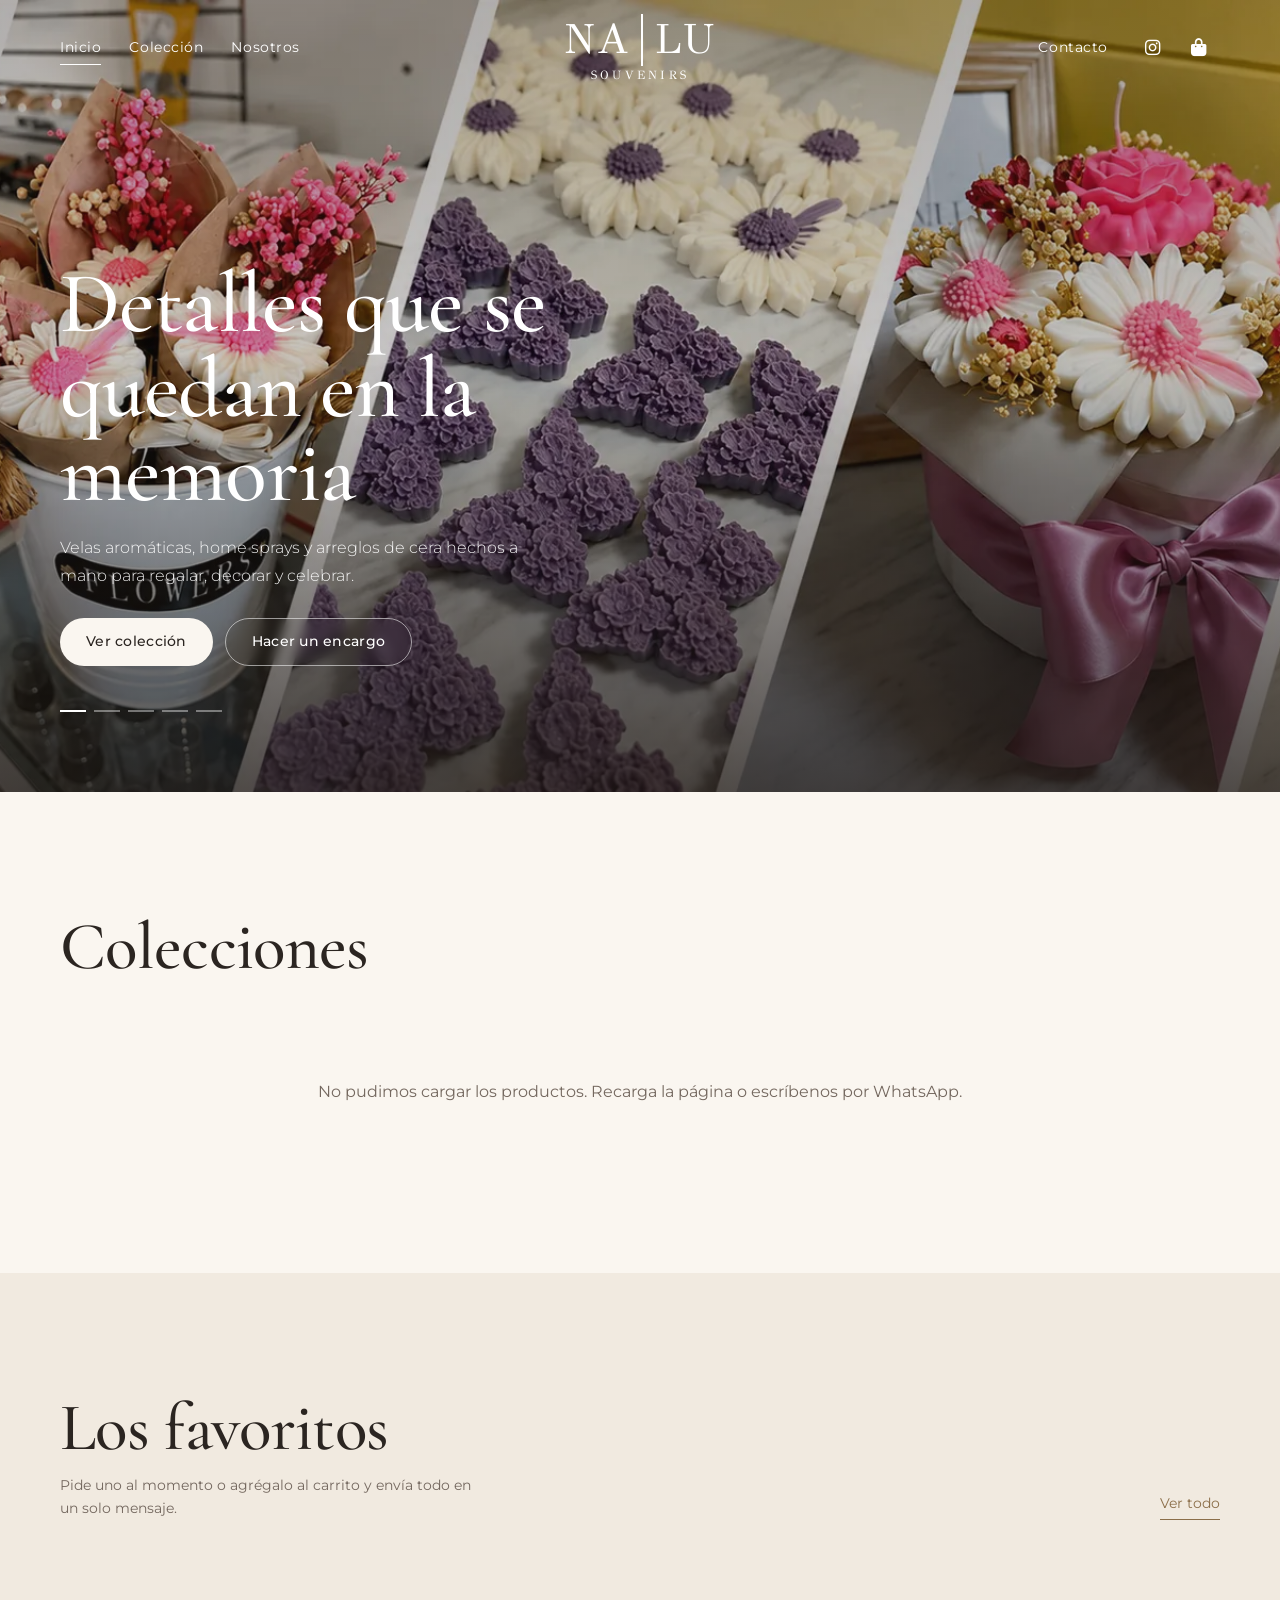
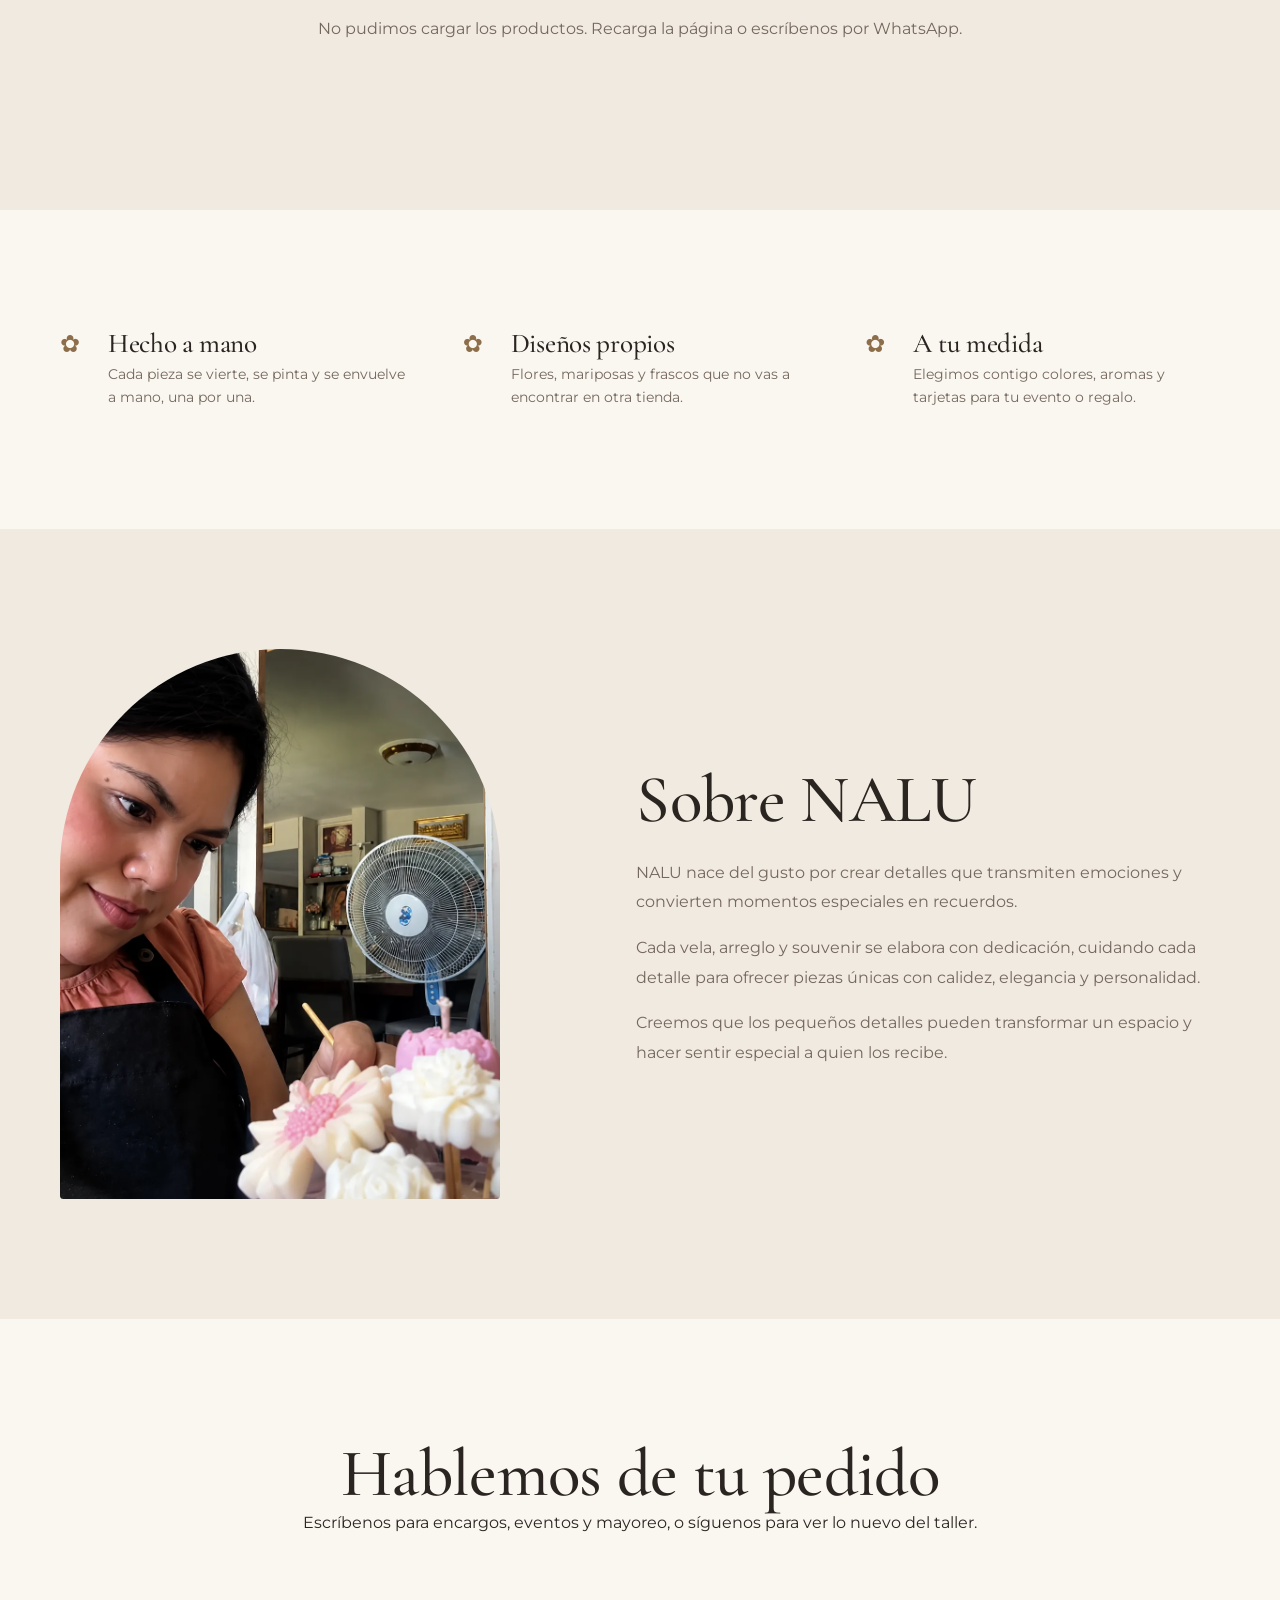
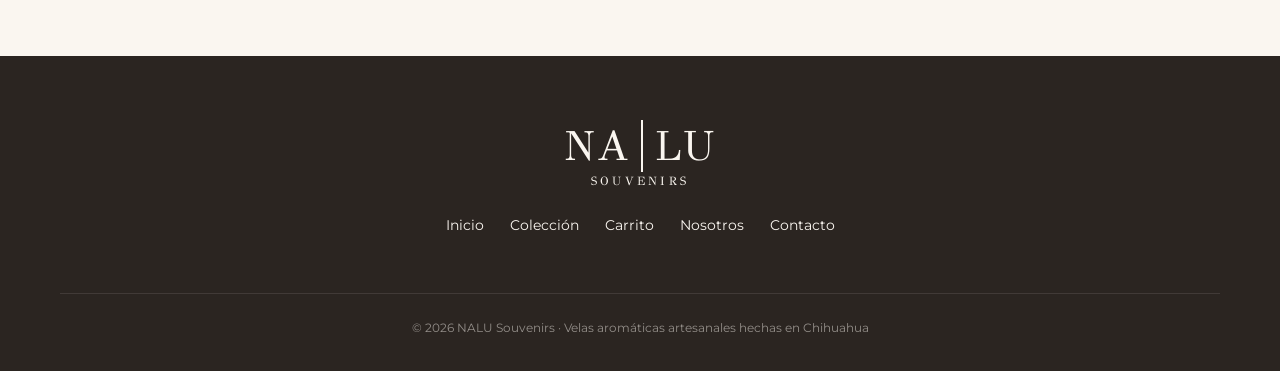
==== commit 8edee0ba: "Add files via upload" ====
--- a/index.html
+++ b/index.html
@@ -178,6 +178,8 @@
         </div>
     </footer>
 
+    <script src="js/config.js"></script>
+    <script src="js/supabase.js"></script>
     <script src="js/app.js"></script>
     <script src="js/inicio.js"></script>
 </body>
